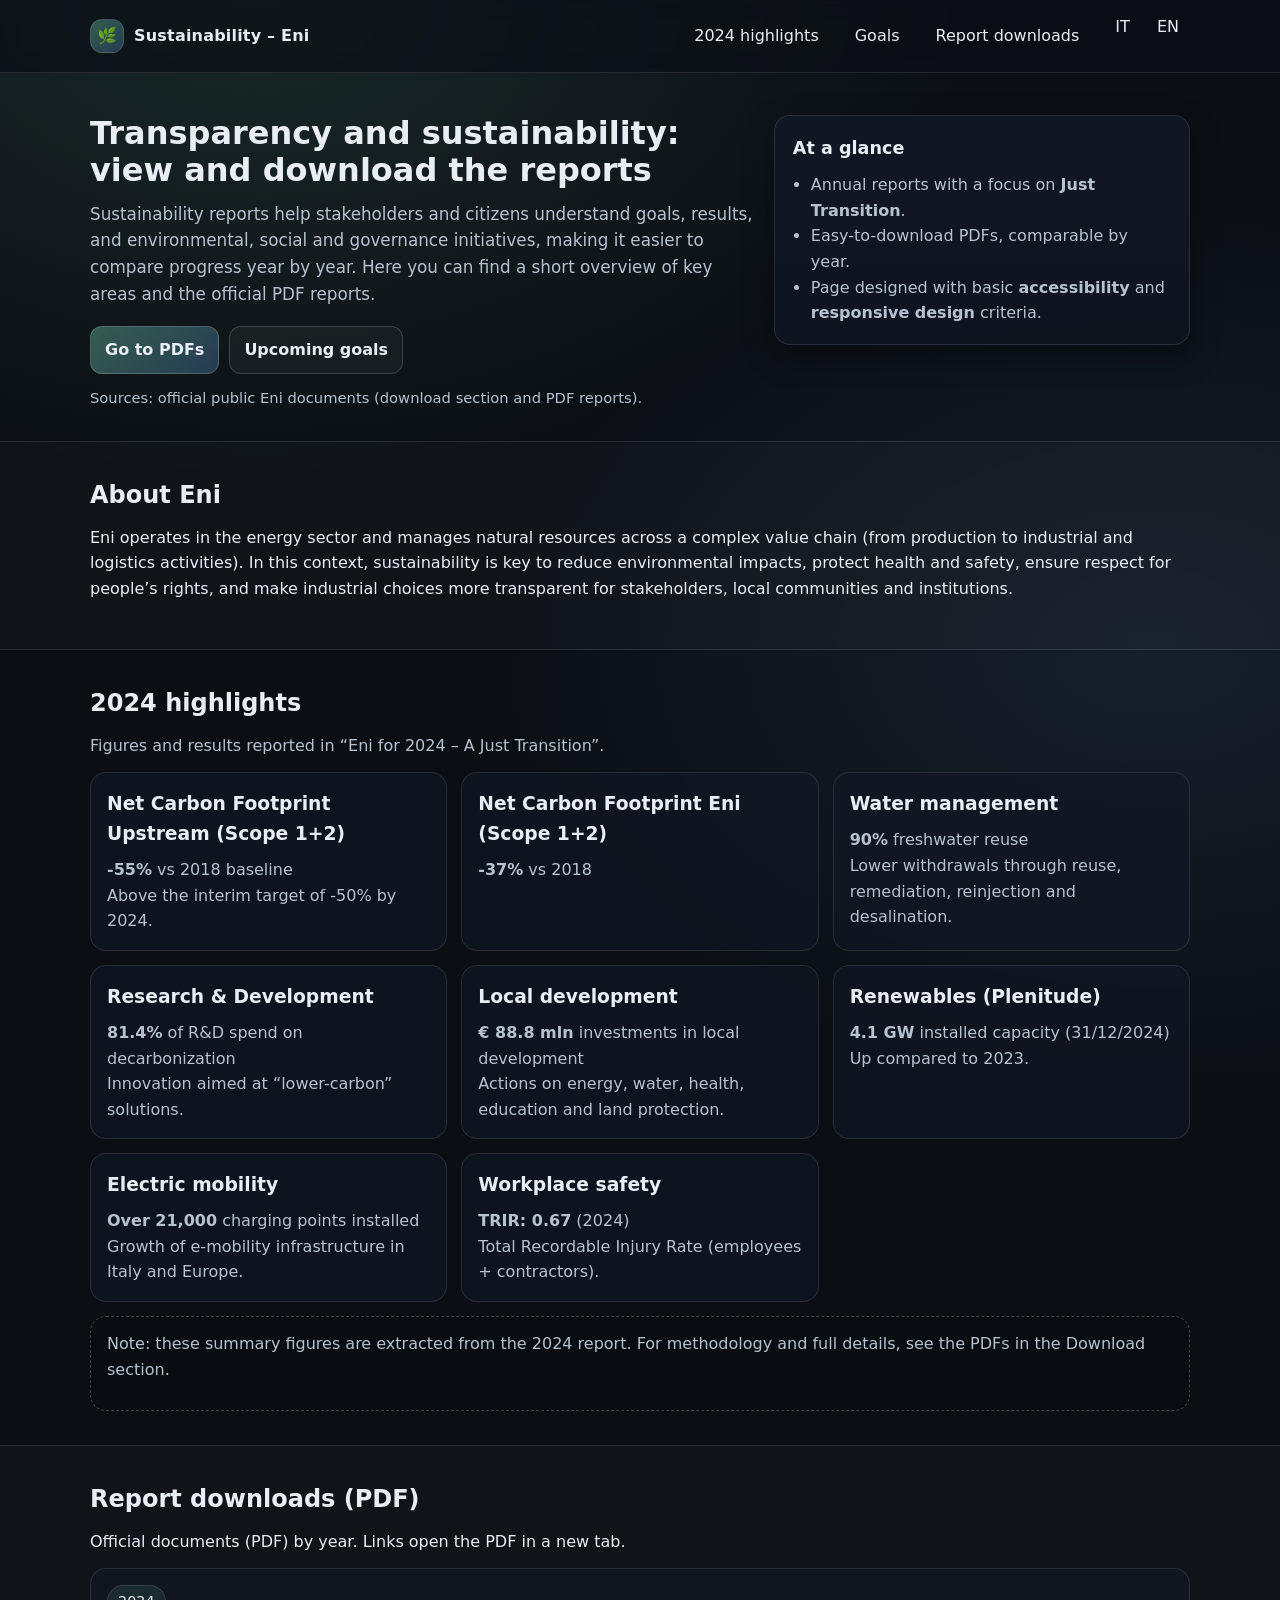
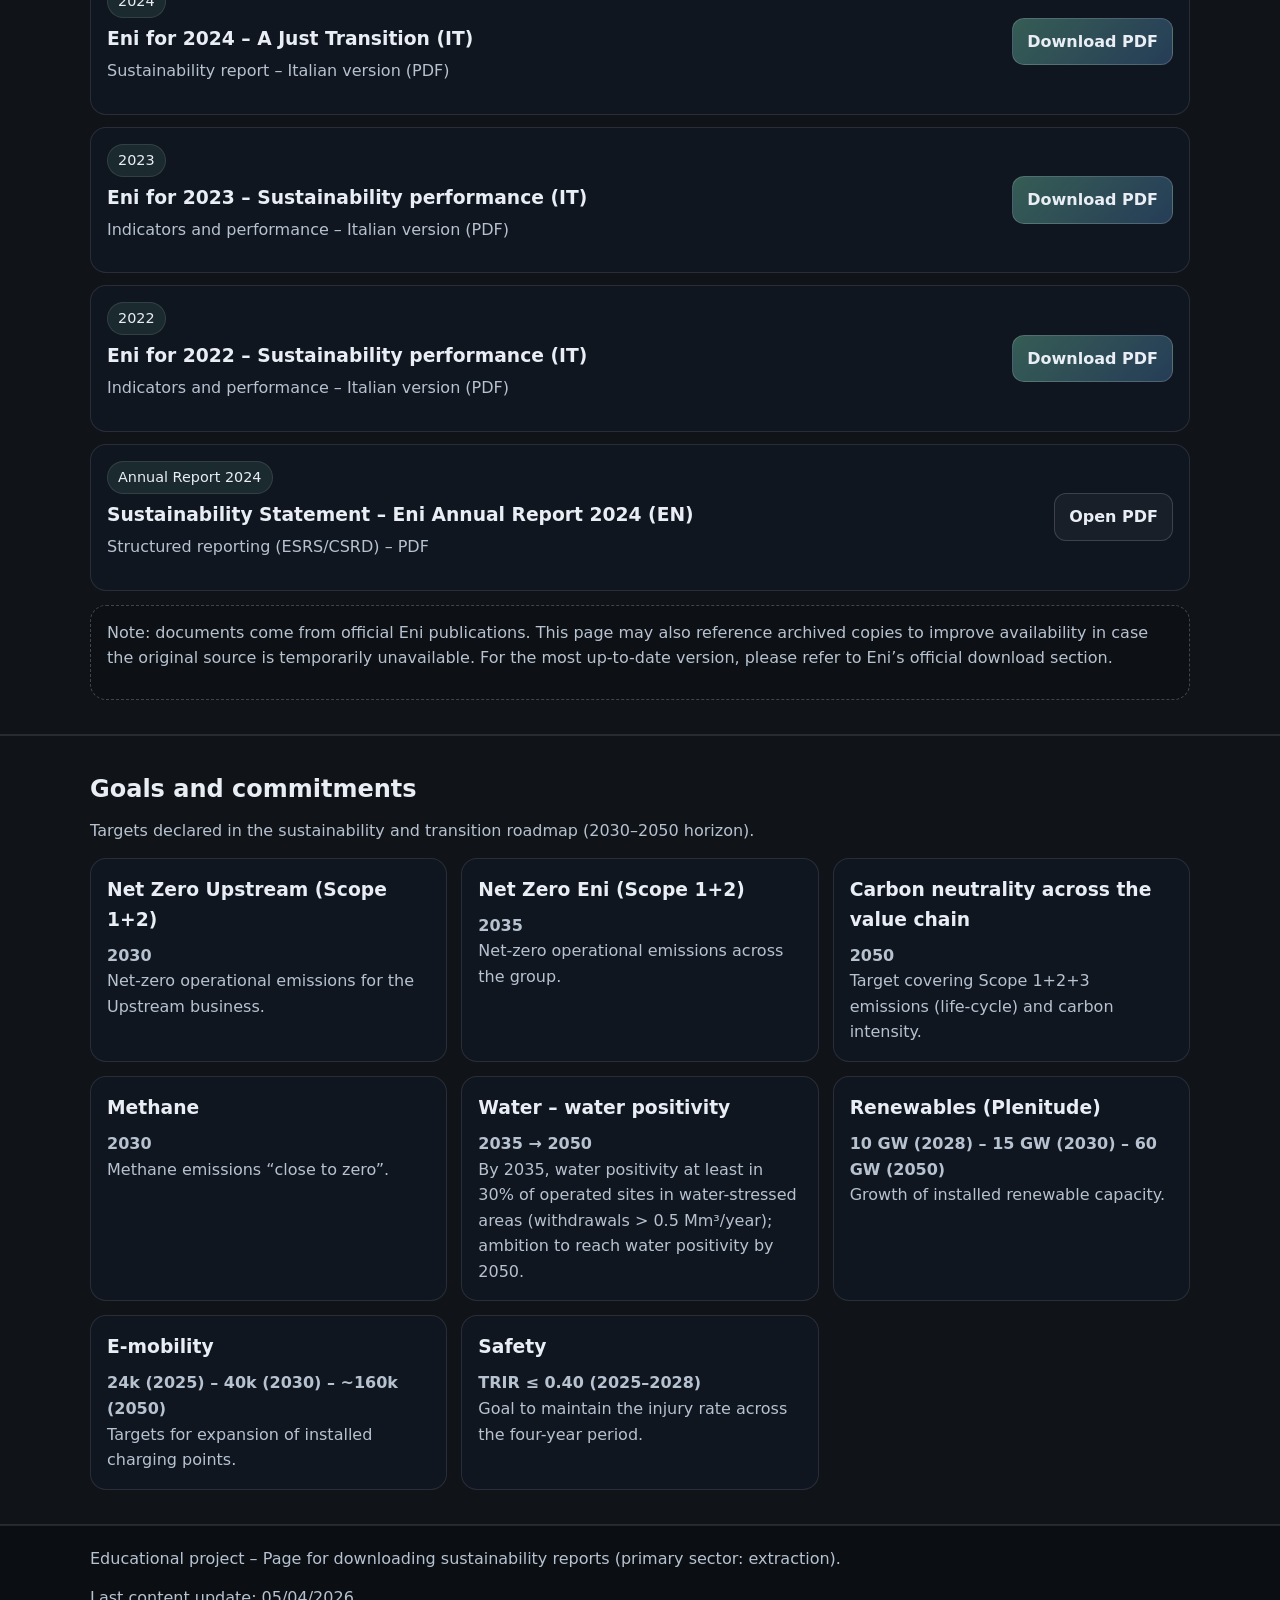
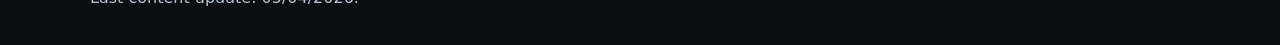
==== en.html @ 71696d98 "Create en.html" ====
<!doctype html>
<html lang="en">
<head>
  <meta charset="utf-8" />
  <meta name="viewport" content="width=device-width, initial-scale=1" />

  <title>Sustainability reports – Eni (download)</title>

  <meta name="description" content="Informational page to learn about sustainability initiatives and download Eni’s official sustainability reports (PDF)." />

  <link rel="stylesheet" href="styles.css" />
</head>

<body>
  <!-- Skip link: useful for keyboard navigation -->
  <a class="skip-link" href="#main-content">Skip to main content</a>

  <header class="site-header">
    <div class="container">
      <!-- Text logo / brand -->
      <div class="brand" aria-label="Sustainability reports website">
        <span class="brand__mark" aria-hidden="true">🌿</span>
        <span class="brand__name">Sustainability – Eni</span>
      </div>

      <!-- Main navigation -->
      <nav class="nav" aria-label="Main navigation">
        <a href="#results-2024">2024 highlights</a>
        <a href="#goals">Goals</a>
        <a href="#downloads">Report downloads</a>

        <!-- Language switch -->
        <span class="lang" aria-label="Language selector">
          <a class="lang__link" href="index.html#risultati-2024" lang="it">IT</a>
          <a class="lang__link" href="en.html#results-2024" lang="en" aria-current="page">EN</a>
        </span>
      </nav>
    </div>
  </header>

  <main id="main-content">
    <!-- HERO -->
    <section class="hero">
      <div class="container hero__grid">
        <div>
          <h1>Transparency and sustainability: view and download the reports</h1>
          <p class="lead">
            Sustainability reports help stakeholders and citizens understand goals, results, and environmental,
            social and governance initiatives, making it easier to compare progress year by year. Here you can
            find a short overview of key areas and the official PDF reports.
          </p>

          <div class="hero__cta">
            <a class="button" href="#downloads">Go to PDFs</a>
            <a class="button button--ghost" href="#goals">Upcoming goals</a>
          </div>

          <p class="fineprint">
            Sources: official public Eni documents (download section and PDF reports).
          </p>
        </div>

        <aside class="hero__card" aria-label="At a glance">
          <h2 class="h3">At a glance</h2>
          <ul class="bullets">
            <li>Annual reports with a focus on <strong>Just Transition</strong>.</li>
            <li>Easy-to-download PDFs, comparable by year.</li>
            <li>Page designed with basic <strong>accessibility</strong> and <strong>responsive design</strong> criteria.</li>
          </ul>
        </aside>
      </div>
    </section>

    <!-- CONTEXT -->
    <section id="context" class="section section--alt">
      <div class="container">
        <h2>About Eni</h2>
        <p>
          Eni operates in the energy sector and manages natural resources across a complex value chain
          (from production to industrial and logistics activities). In this context, sustainability is key to
          reduce environmental impacts, protect health and safety, ensure respect for people’s rights, and make
          industrial choices more transparent for stakeholders, local communities and institutions.
        </p>
      </div>
    </section>

    <!-- RESULTS 2024 -->
    <section id="results-2024" class="section">
      <div class="container">
        <h2>2024 highlights</h2>
        <p class="muted">
          Figures and results reported in “Eni for 2024 – A Just Transition”.
        </p>

        <div class="grid">
          <article class="card">
            <h3>Net Carbon Footprint Upstream (Scope 1+2)</h3>
            <p><strong>-55%</strong> vs 2018 baseline</p>
            <p class="muted">Above the interim target of -50% by 2024.</p>
          </article>

          <article class="card">
            <h3>Net Carbon Footprint Eni (Scope 1+2)</h3>
            <p><strong>-37%</strong> vs 2018</p>
          </article>

          <article class="card">
            <h3>Water management</h3>
            <p><strong>90%</strong> freshwater reuse</p>
            <p class="muted">Lower withdrawals through reuse, remediation, reinjection and desalination.</p>
          </article>

          <article class="card">
            <h3>Research &amp; Development</h3>
            <p><strong>81.4%</strong> of R&amp;D spend on decarbonization</p>
            <p class="muted">Innovation aimed at “lower-carbon” solutions.</p>
          </article>

          <article class="card">
            <h3>Local development</h3>
            <p><strong>€ 88.8 mln</strong> investments in local development</p>
            <p class="muted">Actions on energy, water, health, education and land protection.</p>
          </article>

          <article class="card">
            <h3>Renewables (Plenitude)</h3>
            <p><strong>4.1 GW</strong> installed capacity (31/12/2024)</p>
            <p class="muted">Up compared to 2023.</p>
          </article>

          <article class="card">
            <h3>Electric mobility</h3>
            <p><strong>Over 21,000</strong> charging points installed</p>
            <p class="muted">Growth of e-mobility infrastructure in Italy and Europe.</p>
          </article>

          <article class="card">
            <h3>Workplace safety</h3>
            <p><strong>TRIR: 0.67</strong> (2024)</p>
            <p class="muted">Total Recordable Injury Rate (employees + contractors).</p>
          </article>
        </div>

        <div class="note" role="note" aria-label="Data source note">
          <p>
            Note: these summary figures are extracted from the 2024 report. For methodology and full details,
            see the PDFs in the Download section.
          </p>
        </div>
      </div>
    </section>

    <!-- DOWNLOADS -->
    <section id="downloads" class="section section--alt">
      <div class="container">
        <h2>Report downloads (PDF)</h2>
        <p>
          Official documents (PDF) by year. Links open the PDF in a new tab.
        </p>

        <div class="downloads">
          <!-- Report 2024 -->
          <div class="download-item">
            <div class="download-item__meta">
              <span class="tag">2024</span>
              <h3>Eni for 2024 – A Just Transition (IT)</h3>
              <p class="muted">Sustainability report – Italian version (PDF)</p>
            </div>
            <a class="button" target="_blank" rel="noopener"
               href="https://www.eni.com/content/dam/enicom/documents/ita/sostenibilita/2024/eni-for-2024-just-transition-ita.pdf">
              Download PDF
            </a>
          </div>

          <!-- Report 2023 -->
          <div class="download-item">
            <div class="download-item__meta">
              <span class="tag">2023</span>
              <h3>Eni for 2023 – Sustainability performance (IT)</h3>
              <p class="muted">Indicators and performance – Italian version (PDF)</p>
            </div>
            <a class="button" target="_blank" rel="noopener"
               href="https://www.eni.com/content/dam/enicom/documents/ita/sostenibilita/2023/performance-sostenibilita/eni-for-2023-performance-sostenibilita-ita.pdf">
              Download PDF
            </a>
          </div>

          <!-- Report 2022 -->
          <div class="download-item">
            <div class="download-item__meta">
              <span class="tag">2022</span>
              <h3>Eni for 2022 – Sustainability performance (IT)</h3>
              <p class="muted">Indicators and performance – Italian version (PDF)</p>
            </div>
            <a class="button" target="_blank" rel="noopener"
               href="https://www.eni.com/assets/documents/ita/sostenibilita/2022/sustainability-performance-ita/eni-for-2022-performance-sostenibilita-ita-stampa.pdf">
              Download PDF
            </a>
          </div>

          <!-- Annual Report 2024: Sustainability Statement -->
          <div class="download-item">
            <div class="download-item__meta">
              <span class="tag">Annual Report 2024</span>
              <h3>Sustainability Statement – Eni Annual Report 2024 (EN)</h3>
              <p class="muted">Structured reporting (ESRS/CSRD) – PDF</p>
            </div>
            <a class="button button--ghost" target="_blank" rel="noopener"
               href="https://report.eni.com/annual-report-2024/en/_assets/downloads/sustainability-eni-ar24.pdf">
              Open PDF
            </a>
          </div>
        </div>

        <div class="note" role="note" aria-label="Documents note">
          <p>
            Note: documents come from official Eni publications. This page may also reference archived copies
            to improve availability in case the original source is temporarily unavailable. For the most up-to-date
            version, please refer to Eni’s official download section.
          </p>
        </div>
      </div>
    </section>

    <!-- GOALS -->
    <section id="goals" class="section section--alt">
      <div class="container">
        <h2>Goals and commitments</h2>
        <p class="muted">
          Targets declared in the sustainability and transition roadmap (2030–2050 horizon).
        </p>

        <div class="grid">
          <article class="card">
            <h3>Net Zero Upstream (Scope 1+2)</h3>
            <p><strong>2030</strong></p>
            <p class="muted">Net-zero operational emissions for the Upstream business.</p>
          </article>

          <article class="card">
            <h3>Net Zero Eni (Scope 1+2)</h3>
            <p><strong>2035</strong></p>
            <p class="muted">Net-zero operational emissions across the group.</p>
          </article>

          <article class="card">
            <h3>Carbon neutrality across the value chain</h3>
            <p><strong>2050</strong></p>
            <p class="muted">Target covering Scope 1+2+3 emissions (life-cycle) and carbon intensity.</p>
          </article>

          <article class="card">
            <h3>Methane</h3>
            <p><strong>2030</strong></p>
            <p class="muted">Methane emissions “close to zero”.</p>
          </article>

          <article class="card">
            <h3>Water – water positivity</h3>
            <p><strong>2035 → 2050</strong></p>
            <p class="muted">
              By 2035, water positivity at least in 30% of operated sites in water-stressed areas (withdrawals &gt; 0.5 Mm³/year);
              ambition to reach water positivity by 2050.
            </p>
          </article>

          <article class="card">
            <h3>Renewables (Plenitude)</h3>
            <p><strong>10 GW (2028) – 15 GW (2030) – 60 GW (2050)</strong></p>
            <p class="muted">Growth of installed renewable capacity.</p>
          </article>

          <article class="card">
            <h3>E-mobility</h3>
            <p><strong>24k (2025) – 40k (2030) – ~160k (2050)</strong></p>
            <p class="muted">Targets for expansion of installed charging points.</p>
          </article>

          <article class="card">
            <h3>Safety</h3>
            <p><strong>TRIR ≤ 0.40 (2025–2028)</strong></p>
            <p class="muted">Goal to maintain the injury rate across the four-year period.</p>
          </article>
        </div>
      </div>
    </section>
  </main>

  <footer class="site-footer">
    <div class="container">
      <p>
        Educational project – Page for downloading sustainability reports (primary sector: extraction).
      </p>
      <p class="muted">
        Last content update: 05/04/2026.
      </p>
    </div>
  </footer>
</body>
</html>
---- styles.css ----
/* Root*/
:root{
  /* Palette neutra */
  --bg: #0b0f14;
  --panel: #111825;
  --panel-2: #0f1520;
  --text: #e9eef5;
  --muted: #b7c2d0;
  --brand: #7ee2b8;     /* accento “sostenibilità” */
  --brand-2: #69b3ff;   /* accento secondario */
  --border: rgba(255,255,255,0.10);

  --radius: 16px;
  --shadow: 0 12px 30px rgba(0,0,0,0.35);
  --max: 1100px;
}

*{ box-sizing: border-box; }

html, body{
  margin: 0;
  padding: 0;
}

body{
  font-family: system-ui, -apple-system, Segoe UI, Roboto, Helvetica, Arial, "Apple Color Emoji","Segoe UI Emoji";
  background: radial-gradient(1200px 800px at 20% 0%, rgba(126,226,184,0.12), transparent 60%),
              radial-gradient(1200px 800px at 90% 20%, rgba(105,179,255,0.10), transparent 55%),
              var(--bg);
  color: var(--text);
  line-height: 1.6;
}

a{
  color: inherit;
  text-decoration: none;
}

a:hover{
  text-decoration: underline;
}

/* Contenitore per centrare e dare respiro */
.container{
  width: min(100% - 32px, var(--max));
  margin: 0 auto;
}

/* Qui SKIP LINK*/

.skip-link{
  position: absolute;
  left: -999px;
  top: 12px;
  background: var(--text);
  color: #000;
  padding: 10px 12px;
  border-radius: 10px;
  z-index: 9999;
}

.skip-link:focus{
  left: 12px; /* appare quando si usa TAB */
}

/* HEADER / NAV */

.site-header{
  position: sticky;
  top: 0;
  backdrop-filter: blur(10px);
  background: rgba(11,15,20,0.65);
  border-bottom: 1px solid var(--border);
  z-index: 10;
}

.site-header .container{
  display: flex;
  align-items: center;
  justify-content: space-between;
  padding: 14px 0;
  gap: 16px;
}

.brand{
  display: inline-flex;
  align-items: center;
  gap: 10px;
  font-weight: 700;
  letter-spacing: 0.2px;
}

.brand__mark{
  display: grid;
  place-items: center;
  width: 34px;
  height: 34px;
  border-radius: 12px;
  background: linear-gradient(135deg, rgba(126,226,184,0.35), rgba(105,179,255,0.25));
  border: 1px solid var(--border);
}

.nav{
  display: flex;
  gap: 14px;
  flex-wrap: wrap;
}

.nav a{
  padding: 8px 10px;
  border-radius: 10px;
  border: 1px solid transparent;
}

.nav a:focus,
.nav a:hover{
  border-color: var(--border);
  text-decoration: none;
}

/* sezione hero*/

.hero{
  padding: 42px 0 18px;
}

.hero__grid{
  display: grid;
  gap: 18px;
  grid-template-columns: 1.6fr 1fr;
  align-items: start;
}

h1{
  font-size: clamp(1.8rem, 2.5vw, 2.5rem);
  line-height: 1.15;
  margin: 0 0 12px;
}

.lead{
  color: var(--muted);
  margin: 0 0 18px;
  font-size: 1.05rem;
}

.hero__cta{
  display: flex;
  gap: 10px;
  flex-wrap: wrap;
  margin: 0 0 12px;
}

.hero__card{
  background: linear-gradient(180deg, rgba(17,24,37,0.9), rgba(15,21,32,0.9));
  border: 1px solid var(--border);
  border-radius: var(--radius);
  box-shadow: var(--shadow);
  padding: 18px;
}

.h3{
  font-size: 1.1rem;
  margin: 0 0 10px;
}

.bullets{
  margin: 0;
  padding-left: 18px;
  color: var(--muted);
}

.fineprint{
  color: var(--muted);
  font-size: 0.92rem;
}

/* Griglie */

.section{
  padding: 34px 0;
}

.section--alt{
  background: rgba(255,255,255,0.02);
  border-top: 1px solid var(--border);
  border-bottom: 1px solid var(--border);
}

h2{
  margin: 0 0 10px;
  font-size: 1.5rem;
}

p{
  margin: 0 0 14px;
}

.grid{
  display: grid;
  gap: 14px;
  grid-template-columns: repeat(3, 1fr);
  margin-top: 14px;
}

.card{
  border-radius: var(--radius);
  border: 1px solid var(--border);
  background: rgba(17,24,37,0.65);
  padding: 16px;
}

.card h3{
  margin: 0 0 8px;
}

.card p{
  color: var(--muted);
  margin: 0;
}

/* Download list */

.downloads{
  display: grid;
  gap: 12px;
  margin-top: 14px;
}

.download-item{
  display: flex;
  gap: 14px;
  justify-content: space-between;
  align-items: center;
  padding: 16px;
  border-radius: var(--radius);
  border: 1px solid var(--border);
  background: rgba(17,24,37,0.65);
}

.download-item__meta h3{
  margin: 6px 0 4px;
}

.muted{
  color: var(--muted);
}

.tag{
  display: inline-flex;
  align-items: center;
  padding: 4px 10px;
  border-radius: 999px;
  border: 1px solid var(--border);
  background: rgba(126,226,184,0.10);
  color: var(--text);
  font-size: 0.9rem;
}

.note{
  margin-top: 14px;
  padding: 14px 16px;
  border-radius: var(--radius);
  border: 1px dashed rgba(255,255,255,0.22);
  color: var(--muted);
  background: rgba(0,0,0,0.18);
}

/*   BOTTONI */

.button{
  display: inline-flex;
  align-items: center;
  justify-content: center;
  padding: 10px 14px;
  border-radius: 12px;
  border: 1px solid rgba(255,255,255,0.16);
  background: linear-gradient(135deg, rgba(126,226,184,0.35), rgba(105,179,255,0.25));
  font-weight: 650;
  text-decoration: none;
}

.button:hover{
  text-decoration: none;
  border-color: rgba(255,255,255,0.28);
}

.button--ghost{
  background: rgba(255,255,255,0.04);
}

.button:focus,
.nav a:focus,
a:focus{
  outline: 3px solid rgba(126,226,184,0.55);
  outline-offset: 2px;
}

/* Lista processo */

.steps{
  margin: 12px 0 0;
  padding-left: 18px;
}

.steps li{
  margin: 10px 0;
  color: var(--muted);
}

/* footer */

.site-footer{
  border-top: 1px solid var(--border);
  padding: 20px 0;
  color: var(--muted);
}

/* Responsive */

@media (max-width: 900px){
  .hero__grid{
    grid-template-columns: 1fr;
  }

  .grid{
    grid-template-columns: 1fr;
  }

  .download-item{
    flex-direction: column;
    align-items: stretch;
  }
}

/* =========================
   WCAG PATCH (AA / 2.2)
   ========================= */

/* Link riconoscibili nel testo (non solo al passaggio mouse) */
main a:not(.button):not(.brand):not(.nav a) {
  text-decoration: underline;
  text-underline-offset: 0.18em;
  text-decoration-thickness: 0.12em;
}

main a:not(.button):not(.brand):not(.nav a):hover {
  text-decoration-thickness: 0.16em;
}

/* Focus visibile e coerente: usa focus-visible */
:where(a, button, input, select, textarea, summary, [tabindex]:not([tabindex="-1"])):focus {
  outline: none;
}

:where(a, button, input, select, textarea, summary, [tabindex]:not([tabindex="-1"])):focus-visible {
  outline: 3px solid rgba(126,226,184,0.85);
  outline-offset: 3px;
}

.button:focus-visible,
.nav a:focus-visible {
  outline-offset: 4px;
}

/* Navbar: hover/focus più evidente */
.nav a:hover,
.nav a:focus-visible {
  border-color: rgba(255,255,255,0.28);
}

/* Skip link: più robusto sopra lo sticky header */
.skip-link:focus-visible {
  left: 12px;
  top: 12px;
  outline: 3px solid rgba(126,226,184,0.85);
  outline-offset: 2px;
}

/* Target size consigliato (WCAG 2.2) */
.nav a,
.button {
  min-height: 44px;
}

/* Link dentro testo muted: resta riconoscibile */
.muted a {
  text-decoration: underline;
}

/* Anchor con header sticky */
section[id] {
  scroll-margin-top: 80px;
}

/* Riduci motion se l’utente lo chiede */
@media (prefers-reduced-motion: reduce) {
  html:focus-within {
    scroll-behavior: auto;
  }
  *, *::before, *::after {
    animation-duration: 0.01ms !important;
    animation-iteration-count: 1 !important;
    transition-duration: 0.01ms !important;
  }
}
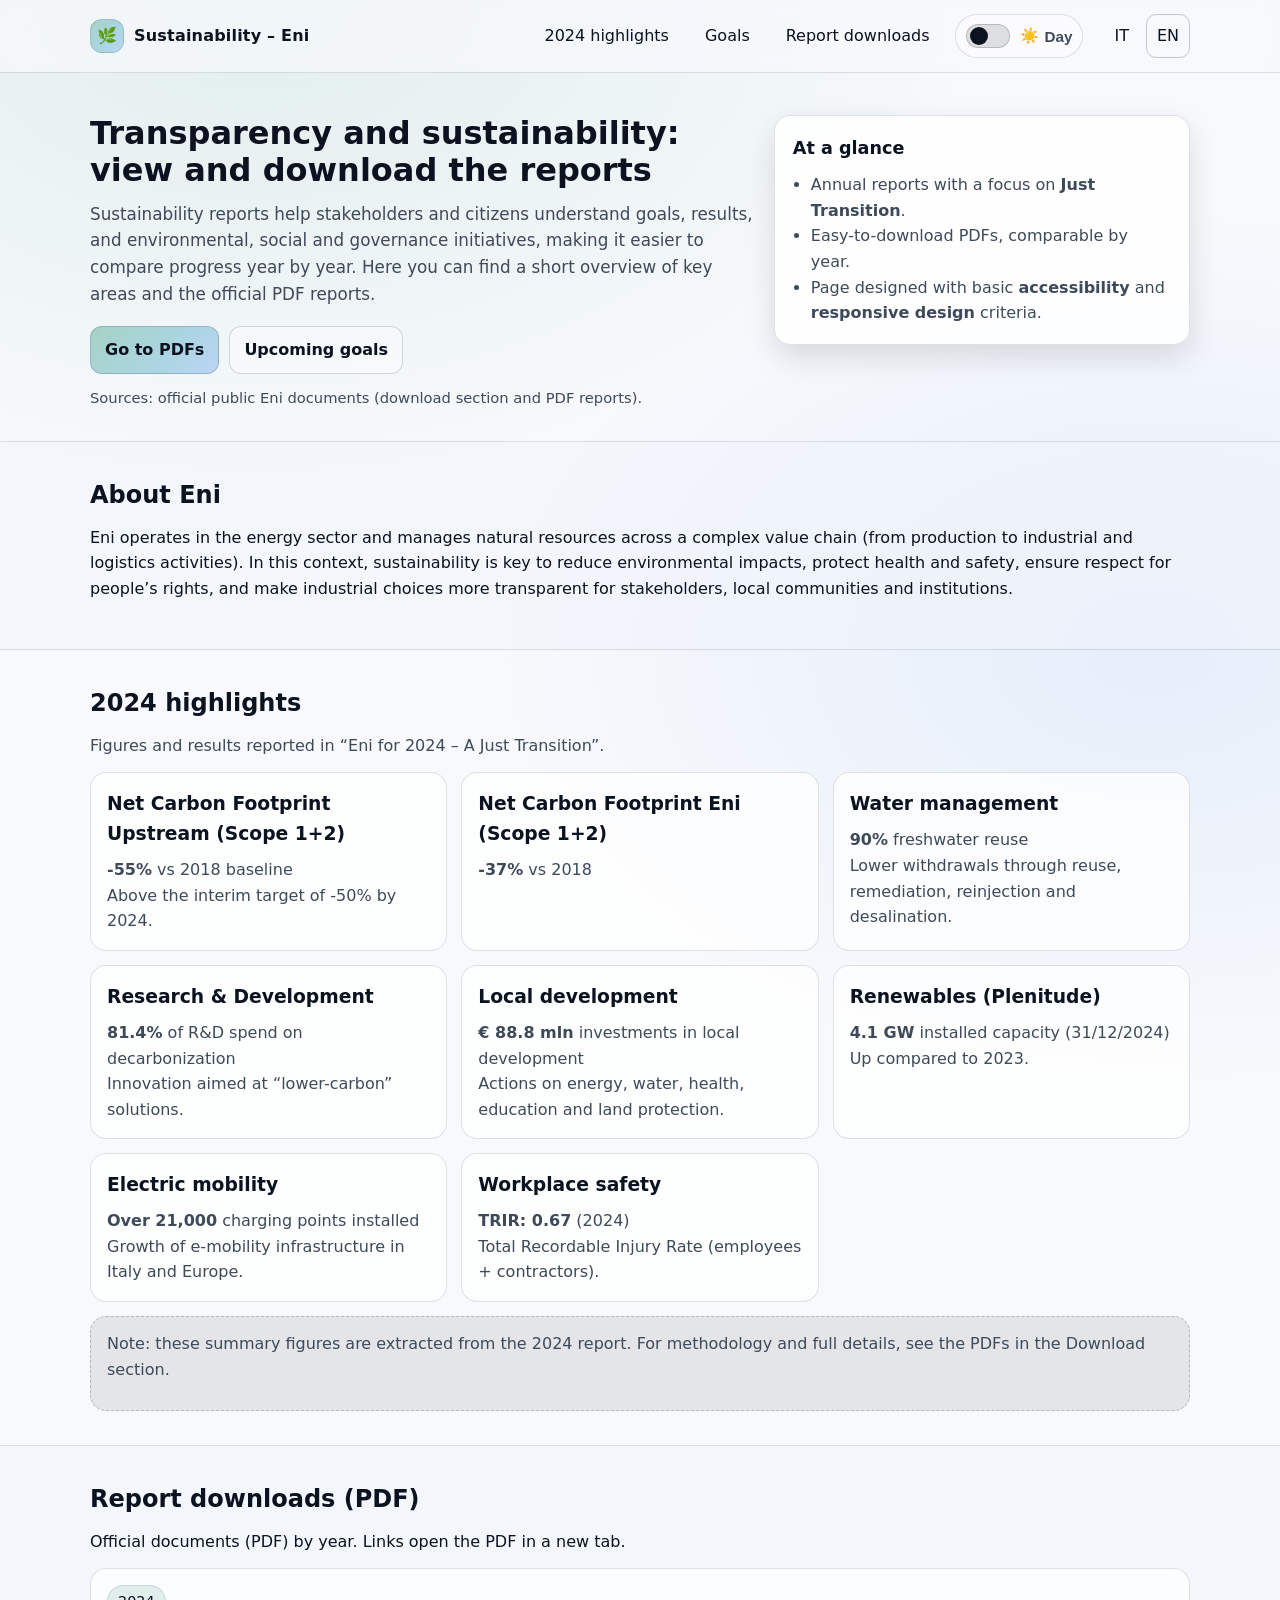
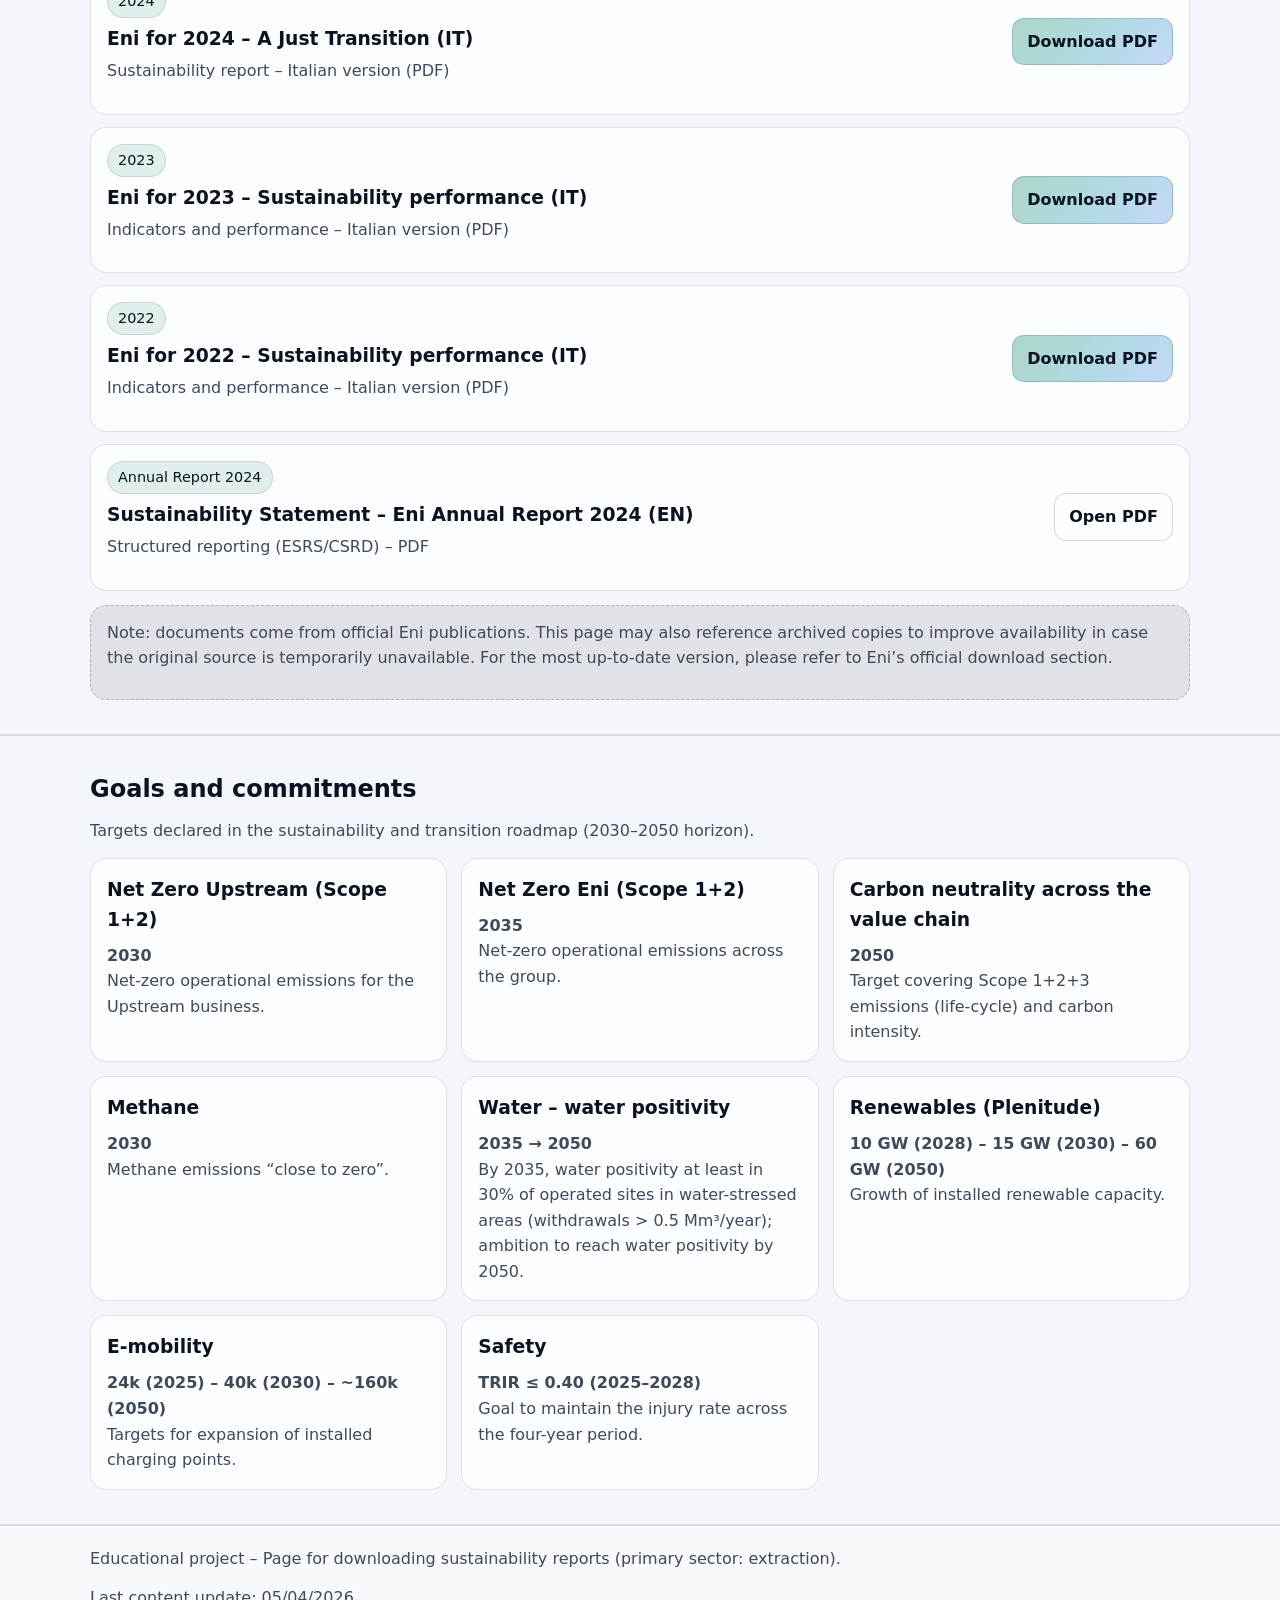
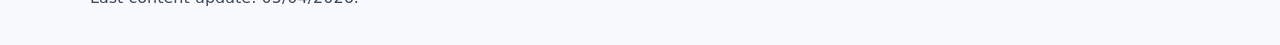
==== commit ea6bc391: "Update en.html" ====
--- a/en.html
+++ b/en.html
@@ -5,7 +5,6 @@
   <meta name="viewport" content="width=device-width, initial-scale=1" />
 
   <title>Sustainability reports – Eni (download)</title>
-
   <meta name="description" content="Informational page to learn about sustainability initiatives and download Eni’s official sustainability reports (PDF)." />
 
   <link rel="stylesheet" href="styles.css" />
@@ -25,14 +24,29 @@
 
       <!-- Main navigation -->
       <nav class="nav" aria-label="Main navigation">
-        <a href="#results-2024">2024 highlights</a>
-        <a href="#goals">Goals</a>
-        <a href="#downloads">Report downloads</a>
-
-        <!-- Language switch -->
+        <a href="#risultati-2024">2024 highlights</a>
+        <a href="#obiettivi">Goals</a>
+        <a href="#download">Report downloads</a>
+
+        <!-- Theme switch (Day/Night) -->
+        <button class="theme-switch"
+                type="button"
+                role="switch"
+                aria-checked="false"
+                aria-label="Enable dark mode">
+          <span class="theme-switch__track" aria-hidden="true">
+            <span class="theme-switch__thumb" aria-hidden="true"></span>
+          </span>
+          <span class="theme-switch__text">
+            <span class="theme-switch__icon" aria-hidden="true">☀️</span>
+            <span class="theme-switch__label">Day</span>
+          </span>
+        </button>
+
+        <!-- Language selector (hash added via JS) -->
         <span class="lang" aria-label="Language selector">
-          <a class="lang__link" href="index.html#risultati-2024" lang="it">IT</a>
-          <a class="lang__link" href="en.html#results-2024" lang="en" aria-current="page">EN</a>
+          <a class="lang__link" href="index.html" lang="it">IT</a>
+          <a class="lang__link" href="en.html" lang="en" aria-current="page">EN</a>
         </span>
       </nav>
     </div>
@@ -51,8 +65,8 @@
           </p>
 
           <div class="hero__cta">
-            <a class="button" href="#downloads">Go to PDFs</a>
-            <a class="button button--ghost" href="#goals">Upcoming goals</a>
+            <a class="button" href="#download">Go to PDFs</a>
+            <a class="button button--ghost" href="#obiettivi">Upcoming goals</a>
           </div>
 
           <p class="fineprint">
@@ -72,7 +86,7 @@
     </section>
 
     <!-- CONTEXT -->
-    <section id="context" class="section section--alt">
+    <section id="contesto" class="section section--alt">
       <div class="container">
         <h2>About Eni</h2>
         <p>
@@ -84,8 +98,8 @@
       </div>
     </section>
 
-    <!-- RESULTS 2024 -->
-    <section id="results-2024" class="section">
+    <!-- 2024 HIGHLIGHTS -->
+    <section id="risultati-2024" class="section">
       <div class="container">
         <h2>2024 highlights</h2>
         <p class="muted">
@@ -151,7 +165,7 @@
     </section>
 
     <!-- DOWNLOADS -->
-    <section id="downloads" class="section section--alt">
+    <section id="download" class="section section--alt">
       <div class="container">
         <h2>Report downloads (PDF)</h2>
         <p>
@@ -159,7 +173,6 @@
         </p>
 
         <div class="downloads">
-          <!-- Report 2024 -->
           <div class="download-item">
             <div class="download-item__meta">
               <span class="tag">2024</span>
@@ -167,12 +180,12 @@
               <p class="muted">Sustainability report – Italian version (PDF)</p>
             </div>
             <a class="button" target="_blank" rel="noopener"
+               aria-label="Download PDF: Eni for 2024 – A Just Transition (opens in a new tab)"
                href="https://www.eni.com/content/dam/enicom/documents/ita/sostenibilita/2024/eni-for-2024-just-transition-ita.pdf">
               Download PDF
             </a>
           </div>
 
-          <!-- Report 2023 -->
           <div class="download-item">
             <div class="download-item__meta">
               <span class="tag">2023</span>
@@ -180,12 +193,12 @@
               <p class="muted">Indicators and performance – Italian version (PDF)</p>
             </div>
             <a class="button" target="_blank" rel="noopener"
+               aria-label="Download PDF: Eni for 2023 – Sustainability performance (opens in a new tab)"
                href="https://www.eni.com/content/dam/enicom/documents/ita/sostenibilita/2023/performance-sostenibilita/eni-for-2023-performance-sostenibilita-ita.pdf">
               Download PDF
             </a>
           </div>
 
-          <!-- Report 2022 -->
           <div class="download-item">
             <div class="download-item__meta">
               <span class="tag">2022</span>
@@ -193,12 +206,12 @@
               <p class="muted">Indicators and performance – Italian version (PDF)</p>
             </div>
             <a class="button" target="_blank" rel="noopener"
+               aria-label="Download PDF: Eni for 2022 – Sustainability performance (opens in a new tab)"
                href="https://www.eni.com/assets/documents/ita/sostenibilita/2022/sustainability-performance-ita/eni-for-2022-performance-sostenibilita-ita-stampa.pdf">
               Download PDF
             </a>
           </div>
 
-          <!-- Annual Report 2024: Sustainability Statement -->
           <div class="download-item">
             <div class="download-item__meta">
               <span class="tag">Annual Report 2024</span>
@@ -206,6 +219,7 @@
               <p class="muted">Structured reporting (ESRS/CSRD) – PDF</p>
             </div>
             <a class="button button--ghost" target="_blank" rel="noopener"
+               aria-label="Open PDF: Sustainability Statement – Eni Annual Report 2024 (opens in a new tab)"
                href="https://report.eni.com/annual-report-2024/en/_assets/downloads/sustainability-eni-ar24.pdf">
               Open PDF
             </a>
@@ -223,7 +237,7 @@
     </section>
 
     <!-- GOALS -->
-    <section id="goals" class="section section--alt">
+    <section id="obiettivi" class="section section--alt">
       <div class="container">
         <h2>Goals and commitments</h2>
         <p class="muted">
@@ -296,5 +310,62 @@
       </p>
     </div>
   </footer>
+
+  <script>
+    (function () {
+      /* Keep same section when switching language */
+      const hash = window.location.hash || "";
+      const it = document.querySelector('.lang__link[lang="it"]');
+      const en = document.querySelector('.lang__link[lang="en"]');
+      if (it) it.href = "index.html" + hash;
+      if (en) en.href = "en.html" + hash;
+
+      /* Theme switch: system + override + persistence */
+      const STORAGE_KEY = "theme";
+      const root = document.documentElement;
+      const btn = document.querySelector(".theme-switch");
+
+      function prefersDark() {
+        return window.matchMedia && window.matchMedia("(prefers-color-scheme: dark)").matches;
+      }
+
+      function setUI(isDark){
+        if (!btn) return;
+        btn.setAttribute("aria-checked", String(isDark));
+        btn.setAttribute("aria-label", isDark ? "Enable light mode" : "Enable dark mode");
+        const label = btn.querySelector(".theme-switch__label");
+        const icon = btn.querySelector(".theme-switch__icon");
+        if (label) label.textContent = isDark ? "Night" : "Day";
+        if (icon) icon.textContent = isDark ? "🌙" : "☀️";
+      }
+
+      function apply(theme){
+        const isDark = theme === "dark";
+        if (isDark) root.setAttribute("data-theme", "dark");
+        else root.removeAttribute("data-theme");
+        setUI(isDark);
+      }
+
+      const saved = localStorage.getItem(STORAGE_KEY);
+      const initial = saved ? saved : (prefersDark() ? "dark" : "light");
+      apply(initial);
+
+      if (btn) {
+        btn.addEventListener("click", function () {
+          const nowDark = root.getAttribute("data-theme") === "dark";
+          const next = nowDark ? "light" : "dark";
+          localStorage.setItem(STORAGE_KEY, next);
+          apply(next);
+        });
+      }
+
+      if (window.matchMedia) {
+        window.matchMedia("(prefers-color-scheme: dark)").addEventListener("change", () => {
+          const manual = localStorage.getItem(STORAGE_KEY);
+          if (!manual) apply(prefersDark() ? "dark" : "light");
+        });
+      }
+    })();
+  </script>
 </body>
 </html>
--- a/styles.css
+++ b/styles.css
@@ -1,18 +1,38 @@
-/* Root*/
+/* =========================
+   THEME TOKENS (LIGHT default)
+   ========================= */
 :root{
-  /* Palette neutra */
+  /* Light theme */
+  --bg: #f7f9fc;
+  --panel: #ffffff;
+  --panel-2: #f1f5fb;
+  --text: #0b1220;
+  --muted: #3e4a5a;
+  --brand: #1b8f63;
+  --brand-2: #1f6feb;
+  --border: rgba(11,18,32,0.12);
+
+  --radius: 16px;
+  --shadow: 0 12px 30px rgba(0,0,0,0.12);
+  --max: 1100px;
+
+  color-scheme: light;
+}
+
+/* Dark theme override */
+html[data-theme="dark"]{
   --bg: #0b0f14;
   --panel: #111825;
   --panel-2: #0f1520;
   --text: #e9eef5;
   --muted: #b7c2d0;
-  --brand: #7ee2b8;     /* accento “sostenibilità” */
-  --brand-2: #69b3ff;   /* accento secondario */
+  --brand: #7ee2b8;
+  --brand-2: #69b3ff;
   --border: rgba(255,255,255,0.10);
 
-  --radius: 16px;
   --shadow: 0 12px 30px rgba(0,0,0,0.35);
-  --max: 1100px;
+
+  color-scheme: dark;
 }
 
 *{ box-sizing: border-box; }
@@ -24,11 +44,20 @@
 
 body{
   font-family: system-ui, -apple-system, Segoe UI, Roboto, Helvetica, Arial, "Apple Color Emoji","Segoe UI Emoji";
-  background: radial-gradient(1200px 800px at 20% 0%, rgba(126,226,184,0.12), transparent 60%),
-              radial-gradient(1200px 800px at 90% 20%, rgba(105,179,255,0.10), transparent 55%),
-              var(--bg);
+  background:
+    radial-gradient(1200px 800px at 20% 0%, rgba(27,143,99,0.10), transparent 60%),
+    radial-gradient(1200px 800px at 90% 20%, rgba(31,111,235,0.08), transparent 55%),
+    var(--bg);
   color: var(--text);
   line-height: 1.6;
+}
+
+/* Dark-specific background */
+html[data-theme="dark"] body{
+  background:
+    radial-gradient(1200px 800px at 20% 0%, rgba(126,226,184,0.12), transparent 60%),
+    radial-gradient(1200px 800px at 90% 20%, rgba(105,179,255,0.10), transparent 55%),
+    var(--bg);
 }
 
 a{
@@ -46,8 +75,9 @@
   margin: 0 auto;
 }
 
-/* Qui SKIP LINK*/
-
+/* =========================
+   SKIP LINK
+   ========================= */
 .skip-link{
   position: absolute;
   left: -999px;
@@ -60,16 +90,17 @@
 }
 
 .skip-link:focus{
-  left: 12px; /* appare quando si usa TAB */
-}
-
-/* HEADER / NAV */
-
+  left: 12px;
+}
+
+/* =========================
+   HEADER / NAV
+   ========================= */
 .site-header{
   position: sticky;
   top: 0;
   backdrop-filter: blur(10px);
-  background: rgba(11,15,20,0.65);
+  background: color-mix(in srgb, var(--bg) 72%, transparent);
   border-bottom: 1px solid var(--border);
   z-index: 10;
 }
@@ -96,7 +127,7 @@
   width: 34px;
   height: 34px;
   border-radius: 12px;
-  background: linear-gradient(135deg, rgba(126,226,184,0.35), rgba(105,179,255,0.25));
+  background: linear-gradient(135deg, color-mix(in srgb, var(--brand) 35%, transparent), color-mix(in srgb, var(--brand-2) 25%, transparent));
   border: 1px solid var(--border);
 }
 
@@ -104,6 +135,7 @@
   display: flex;
   gap: 14px;
   flex-wrap: wrap;
+  align-items: center;
 }
 
 .nav a{
@@ -118,8 +150,35 @@
   text-decoration: none;
 }
 
-/* sezione hero*/
-
+/* =========================
+   LANGUAGE SWITCH (IT/EN)
+   ========================= */
+.lang{
+  display: inline-flex;
+  gap: 6px;
+  margin-left: 6px;
+}
+
+.lang__link{
+  padding: 8px 10px;
+  border-radius: 10px;
+  border: 1px solid transparent;
+  text-decoration: none;
+}
+
+.lang__link:hover,
+.lang__link:focus-visible{
+  border-color: color-mix(in srgb, var(--text) 18%, transparent);
+  text-decoration: none;
+}
+
+.lang__link[aria-current="page"]{
+  border-color: color-mix(in srgb, var(--text) 22%, transparent);
+}
+
+/* =========================
+   HERO
+   ========================= */
 .hero{
   padding: 42px 0 18px;
 }
@@ -151,7 +210,7 @@
 }
 
 .hero__card{
-  background: linear-gradient(180deg, rgba(17,24,37,0.9), rgba(15,21,32,0.9));
+  background: color-mix(in srgb, var(--panel) 84%, transparent);
   border: 1px solid var(--border);
   border-radius: var(--radius);
   box-shadow: var(--shadow);
@@ -174,14 +233,15 @@
   font-size: 0.92rem;
 }
 
-/* Griglie */
-
+/* =========================
+   SEZIONI / GRIGLIE
+   ========================= */
 .section{
   padding: 34px 0;
 }
 
 .section--alt{
-  background: rgba(255,255,255,0.02);
+  background: color-mix(in srgb, var(--panel-2) 55%, transparent);
   border-top: 1px solid var(--border);
   border-bottom: 1px solid var(--border);
 }
@@ -205,7 +265,7 @@
 .card{
   border-radius: var(--radius);
   border: 1px solid var(--border);
-  background: rgba(17,24,37,0.65);
+  background: color-mix(in srgb, var(--panel) 72%, transparent);
   padding: 16px;
 }
 
@@ -218,8 +278,9 @@
   margin: 0;
 }
 
-/* Download list */
-
+/* =========================
+   DOWNLOAD LIST
+   ========================= */
 .downloads{
   display: grid;
   gap: 12px;
@@ -234,7 +295,7 @@
   padding: 16px;
   border-radius: var(--radius);
   border: 1px solid var(--border);
-  background: rgba(17,24,37,0.65);
+  background: color-mix(in srgb, var(--panel) 72%, transparent);
 }
 
 .download-item__meta h3{
@@ -251,7 +312,7 @@
   padding: 4px 10px;
   border-radius: 999px;
   border: 1px solid var(--border);
-  background: rgba(126,226,184,0.10);
+  background: color-mix(in srgb, var(--brand) 12%, transparent);
   color: var(--text);
   font-size: 0.9rem;
 }
@@ -260,63 +321,191 @@
   margin-top: 14px;
   padding: 14px 16px;
   border-radius: var(--radius);
-  border: 1px dashed rgba(255,255,255,0.22);
-  color: var(--muted);
-  background: rgba(0,0,0,0.18);
-}
-
-/*   BOTTONI */
-
+  border: 1px dashed color-mix(in srgb, var(--text) 22%, transparent);
+  color: var(--muted);
+  background: color-mix(in srgb, #000 8%, transparent);
+}
+
+/* =========================
+   BOTTONI
+   ========================= */
 .button{
   display: inline-flex;
   align-items: center;
   justify-content: center;
   padding: 10px 14px;
   border-radius: 12px;
-  border: 1px solid rgba(255,255,255,0.16);
-  background: linear-gradient(135deg, rgba(126,226,184,0.35), rgba(105,179,255,0.25));
+  border: 1px solid color-mix(in srgb, var(--text) 16%, transparent);
+  background: linear-gradient(
+    135deg,
+    color-mix(in srgb, var(--brand) 35%, transparent),
+    color-mix(in srgb, var(--brand-2) 25%, transparent)
+  );
   font-weight: 650;
   text-decoration: none;
 }
 
 .button:hover{
   text-decoration: none;
-  border-color: rgba(255,255,255,0.28);
+  border-color: color-mix(in srgb, var(--text) 28%, transparent);
 }
 
 .button--ghost{
-  background: rgba(255,255,255,0.04);
-}
-
-.button:focus,
-.nav a:focus,
-a:focus{
-  outline: 3px solid rgba(126,226,184,0.55);
-  outline-offset: 2px;
-}
-
-/* Lista processo */
-
-.steps{
-  margin: 12px 0 0;
-  padding-left: 18px;
-}
-
-.steps li{
-  margin: 10px 0;
-  color: var(--muted);
-}
-
-/* footer */
-
+  background: color-mix(in srgb, var(--panel) 40%, transparent);
+}
+
+/* =========================
+   FOOTER
+   ========================= */
 .site-footer{
   border-top: 1px solid var(--border);
   padding: 20px 0;
   color: var(--muted);
 }
 
-/* Responsive */
-
+/* =========================
+   THEME SWITCH (Day/Night)
+   ========================= */
+.theme-switch{
+  display: inline-flex;
+  align-items: center;
+  gap: 10px;
+  padding: 6px 10px;
+  border-radius: 999px;
+  border: 1px solid var(--border);
+  background: color-mix(in srgb, var(--panel) 45%, transparent);
+  color: var(--text);
+  cursor: pointer;
+  user-select: none;
+}
+
+.theme-switch__track{
+  width: 44px;
+  height: 24px;
+  border-radius: 999px;
+  border: 1px solid color-mix(in srgb, var(--text) 18%, transparent);
+  background: color-mix(in srgb, #000 12%, transparent);
+  position: relative;
+  flex: 0 0 auto;
+}
+
+.theme-switch__thumb{
+  width: 18px;
+  height: 18px;
+  border-radius: 999px;
+  position: absolute;
+  top: 50%;
+  left: 3px;
+  transform: translateY(-50%);
+  background: var(--text);
+  transition: transform 180ms ease;
+}
+
+.theme-switch__text{
+  display: inline-flex;
+  align-items: center;
+  gap: 6px;
+  font-weight: 650;
+  font-size: 0.95rem;
+  white-space: nowrap;
+}
+
+.theme-switch__label{
+  color: var(--muted);
+}
+
+/* Checked (Dark mode ON) */
+.theme-switch[aria-checked="true"] .theme-switch__thumb{
+  transform: translate(20px, -50%);
+}
+
+/* Focus ring */
+.theme-switch:focus-visible{
+  outline: 3px solid color-mix(in srgb, var(--brand) 60%, transparent);
+  outline-offset: 3px;
+}
+
+/* =========================
+   WCAG PATCH (AA / 2.2)
+   ========================= */
+
+/* Link riconoscibili nel testo (non solo al passaggio mouse) */
+main a:not(.button):not(.brand):not(.nav a):not(.lang__link) {
+  text-decoration: underline;
+  text-underline-offset: 0.18em;
+  text-decoration-thickness: 0.12em;
+}
+
+main a:not(.button):not(.brand):not(.nav a):not(.lang__link):hover {
+  text-decoration-thickness: 0.16em;
+}
+
+/* Focus visibile e coerente: usa focus-visible */
+:where(a, button, input, select, textarea, summary, [tabindex]:not([tabindex="-1"])):focus {
+  outline: none;
+}
+
+:where(a, button, input, select, textarea, summary, [tabindex]:not([tabindex="-1"])):focus-visible {
+  outline: 3px solid color-mix(in srgb, var(--brand) 70%, transparent);
+  outline-offset: 3px;
+}
+
+.button:focus-visible,
+.nav a:focus-visible,
+.lang__link:focus-visible{
+  outline-offset: 4px;
+}
+
+/* Navbar: hover/focus più evidente */
+.nav a:hover,
+.nav a:focus-visible{
+  border-color: color-mix(in srgb, var(--text) 22%, transparent);
+}
+
+/* Skip link: più robusto sopra lo sticky header */
+.skip-link:focus-visible{
+  left: 12px;
+  top: 12px;
+  outline: 3px solid color-mix(in srgb, var(--brand) 70%, transparent);
+  outline-offset: 2px;
+}
+
+/* Target size consigliato (WCAG 2.2) */
+.nav a,
+.button,
+.lang__link,
+.theme-switch{
+  min-height: 44px;
+}
+
+/* Link dentro testo muted: resta riconoscibile */
+.muted a{
+  text-decoration: underline;
+}
+
+/* Anchor con header sticky */
+section[id]{
+  scroll-margin-top: 80px;
+}
+
+/* Riduci motion se l’utente lo chiede */
+@media (prefers-reduced-motion: reduce){
+  html:focus-within{
+    scroll-behavior: auto;
+  }
+  *, *::before, *::after{
+    animation-duration: 0.01ms !important;
+    animation-iteration-count: 1 !important;
+    transition-duration: 0.01ms !important;
+  }
+  .theme-switch__thumb{
+    transition: none !important;
+  }
+}
+
+/* =========================
+   RESPONSIVE
+   ========================= */
 @media (max-width: 900px){
   .hero__grid{
     grid-template-columns: 1fr;
@@ -331,75 +520,3 @@
     align-items: stretch;
   }
 }
-
-/* =========================
-   WCAG PATCH (AA / 2.2)
-   ========================= */
-
-/* Link riconoscibili nel testo (non solo al passaggio mouse) */
-main a:not(.button):not(.brand):not(.nav a) {
-  text-decoration: underline;
-  text-underline-offset: 0.18em;
-  text-decoration-thickness: 0.12em;
-}
-
-main a:not(.button):not(.brand):not(.nav a):hover {
-  text-decoration-thickness: 0.16em;
-}
-
-/* Focus visibile e coerente: usa focus-visible */
-:where(a, button, input, select, textarea, summary, [tabindex]:not([tabindex="-1"])):focus {
-  outline: none;
-}
-
-:where(a, button, input, select, textarea, summary, [tabindex]:not([tabindex="-1"])):focus-visible {
-  outline: 3px solid rgba(126,226,184,0.85);
-  outline-offset: 3px;
-}
-
-.button:focus-visible,
-.nav a:focus-visible {
-  outline-offset: 4px;
-}
-
-/* Navbar: hover/focus più evidente */
-.nav a:hover,
-.nav a:focus-visible {
-  border-color: rgba(255,255,255,0.28);
-}
-
-/* Skip link: più robusto sopra lo sticky header */
-.skip-link:focus-visible {
-  left: 12px;
-  top: 12px;
-  outline: 3px solid rgba(126,226,184,0.85);
-  outline-offset: 2px;
-}
-
-/* Target size consigliato (WCAG 2.2) */
-.nav a,
-.button {
-  min-height: 44px;
-}
-
-/* Link dentro testo muted: resta riconoscibile */
-.muted a {
-  text-decoration: underline;
-}
-
-/* Anchor con header sticky */
-section[id] {
-  scroll-margin-top: 80px;
-}
-
-/* Riduci motion se l’utente lo chiede */
-@media (prefers-reduced-motion: reduce) {
-  html:focus-within {
-    scroll-behavior: auto;
-  }
-  *, *::before, *::after {
-    animation-duration: 0.01ms !important;
-    animation-iteration-count: 1 !important;
-    transition-duration: 0.01ms !important;
-  }
-}
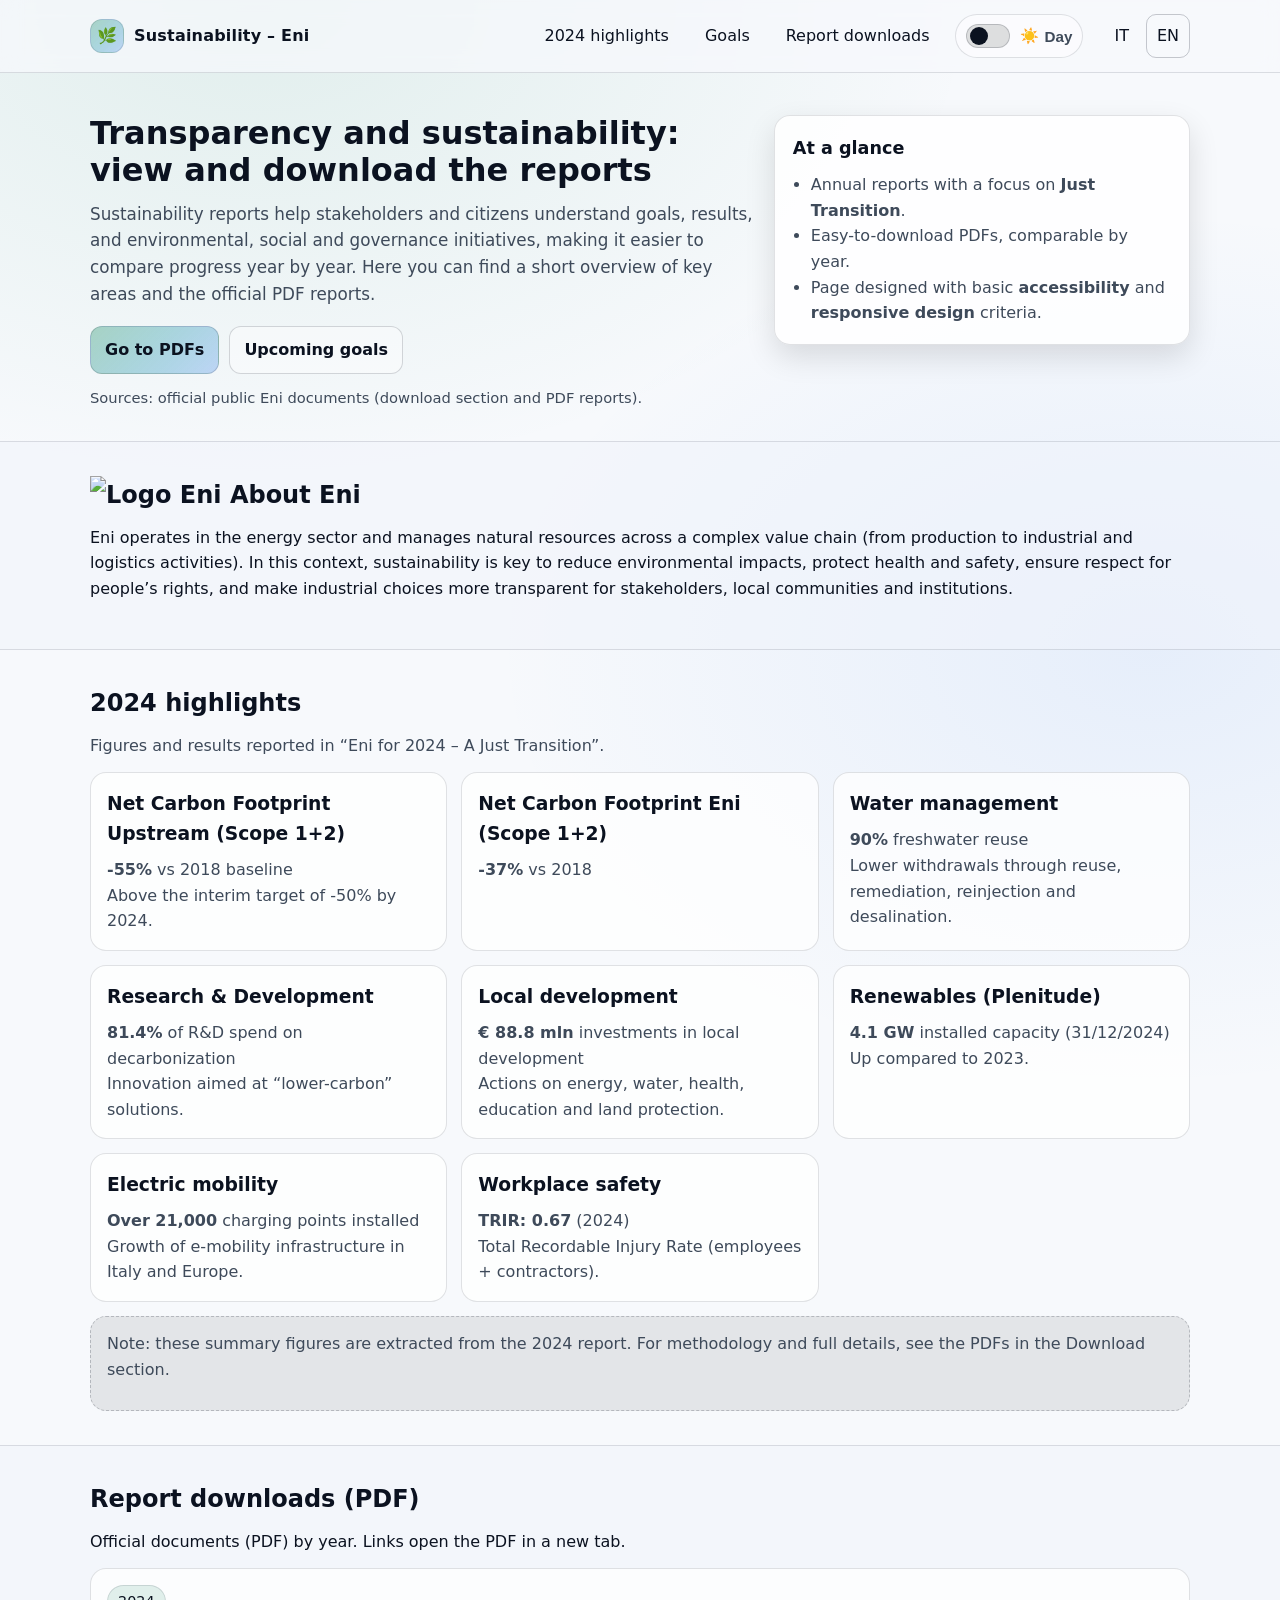
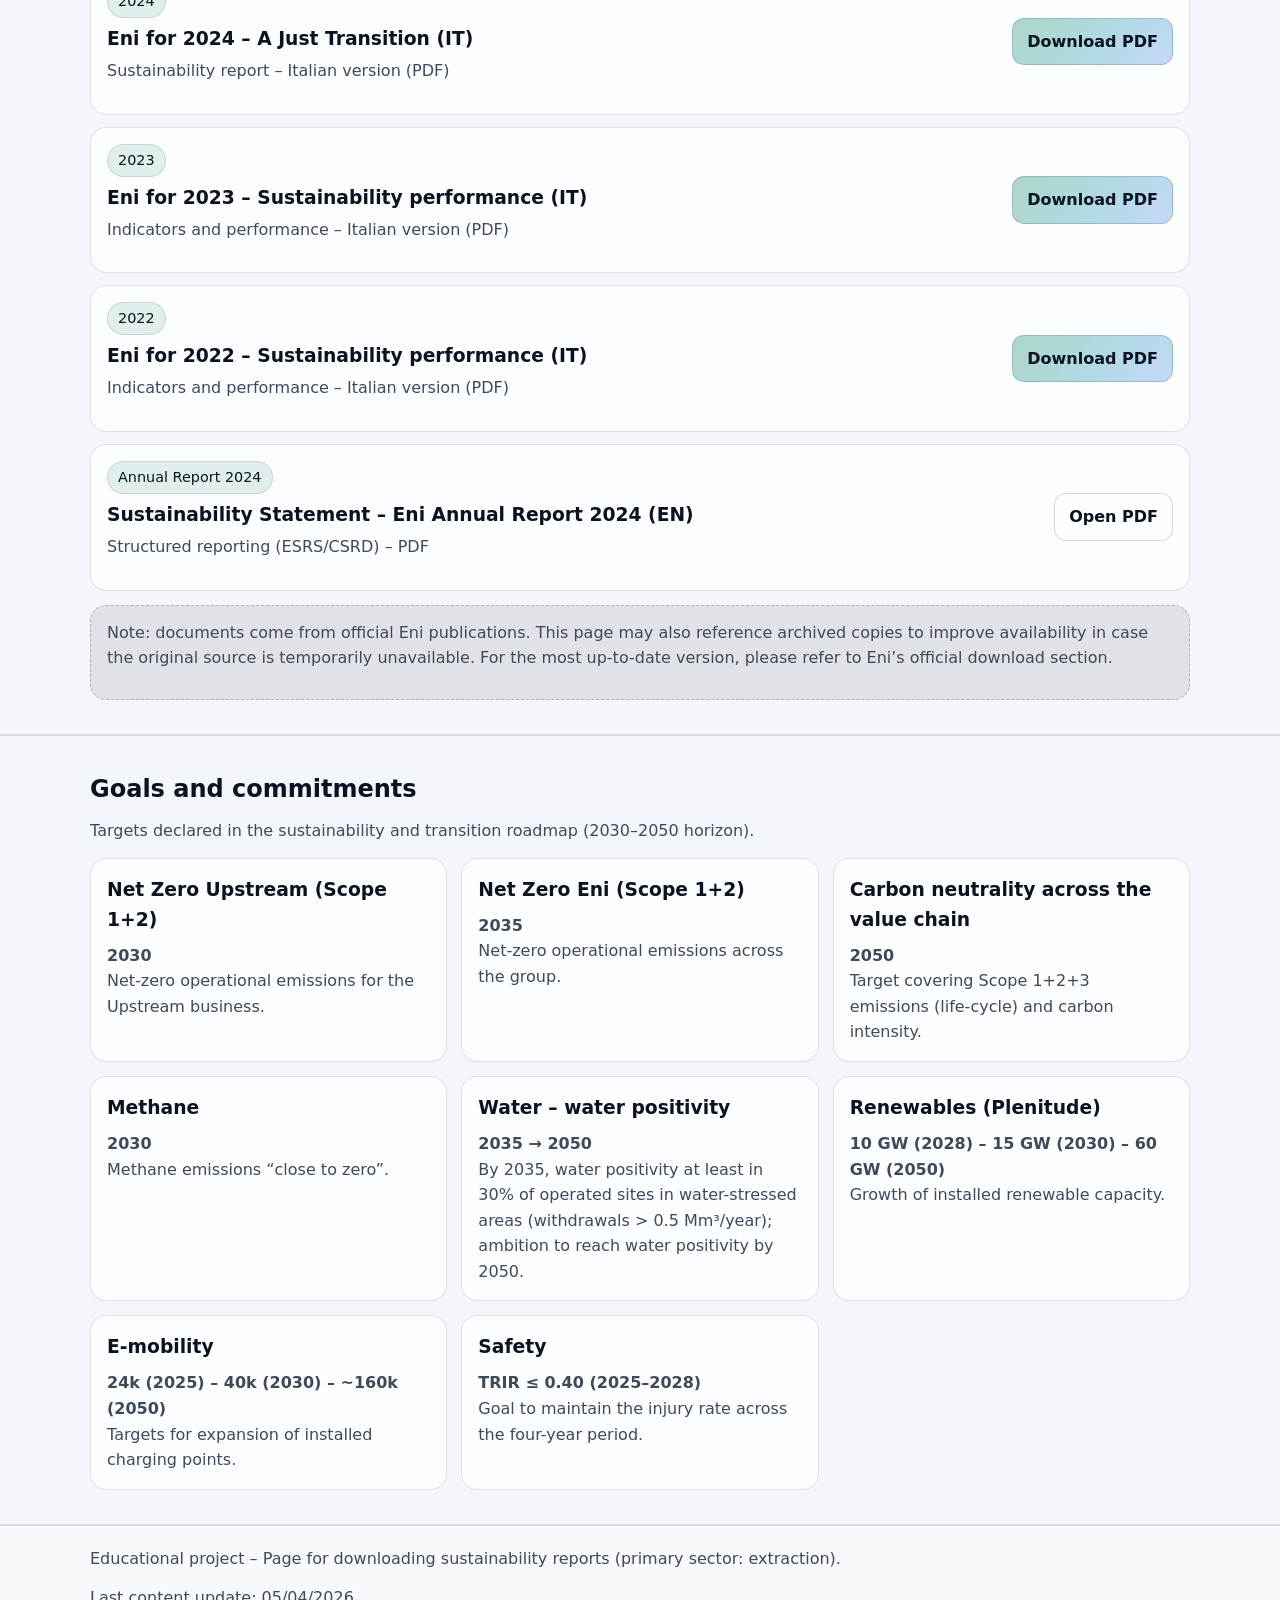
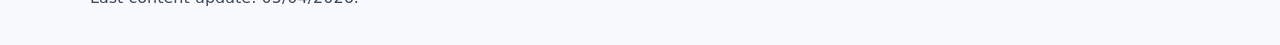
==== commit f019de01: "Update en.html" ====
--- a/en.html
+++ b/en.html
@@ -88,7 +88,10 @@
     <!-- CONTEXT -->
     <section id="contesto" class="section section--alt">
       <div class="container">
-        <h2>About Eni</h2>
+        <h2 class="section-title">
+          <img class="eni-logo" src="img/eni-logo.svg" alt="Logo Eni" width="36" height="36" />
+          <span>About Eni</span>
+        </h2> 
         <p>
           Eni operates in the energy sector and manages natural resources across a complex value chain
           (from production to industrial and logistics activities). In this context, sustainability is key to
--- a/styles.css
+++ b/styles.css
@@ -127,7 +127,11 @@
   width: 34px;
   height: 34px;
   border-radius: 12px;
-  background: linear-gradient(135deg, color-mix(in srgb, var(--brand) 35%, transparent), color-mix(in srgb, var(--brand-2) 25%, transparent));
+  background: linear-gradient(
+    135deg,
+    color-mix(in srgb, var(--brand) 35%, transparent),
+    color-mix(in srgb, var(--brand-2) 25%, transparent)
+  );
   border: 1px solid var(--border);
 }
 
@@ -504,7 +508,7 @@
 }
 
 /* =========================
-   RESPONSIVE
+   RESPONSIVE (existing)
    ========================= */
 @media (max-width: 900px){
   .hero__grid{
@@ -520,3 +524,68 @@
     align-items: stretch;
   }
 }
+
+/* =========================
+   MOBILE HEADER TUNING
+   ========================= */
+@media (max-width: 600px){
+  .site-header .container{
+    padding: 10px 0;
+    gap: 10px;
+  }
+
+  /* Brand più compatto */
+  .brand__name{
+    font-size: 0.98rem;
+  }
+  .brand__mark{
+    width: 30px;
+    height: 30px;
+    border-radius: 10px;
+  }
+
+  /* NAV: una riga scrollabile */
+  .nav{
+    width: 100%;
+    gap: 8px;
+    flex-wrap: nowrap;
+    overflow-x: auto;
+    -webkit-overflow-scrolling: touch;
+    padding-bottom: 6px;
+  }
+
+  .nav::-webkit-scrollbar{ height: 0; }
+
+  .nav a{
+    white-space: nowrap;
+    padding: 10px 12px;
+    border-radius: 999px;
+    background: color-mix(in srgb, var(--panel) 55%, transparent);
+    border-color: color-mix(in srgb, var(--text) 10%, transparent);
+  }
+
+  /* Switch tema e lingua: più piccoli e allineati */
+  .theme-switch{
+    padding: 6px 10px;
+  }
+  .theme-switch__text{
+    font-size: 0.92rem;
+  }
+
+  .lang{
+    margin-left: 0;
+    gap: 6px;
+  }
+
+  .lang__link{
+    padding: 10px 12px;
+    border-radius: 999px;
+    background: color-mix(in srgb, var(--panel) 55%, transparent);
+    border-color: color-mix(in srgb, var(--text) 10%, transparent);
+  }
+
+  /* Hero più compatta */
+  .hero{
+    padding: 26px 0 12px;
+  }
+}
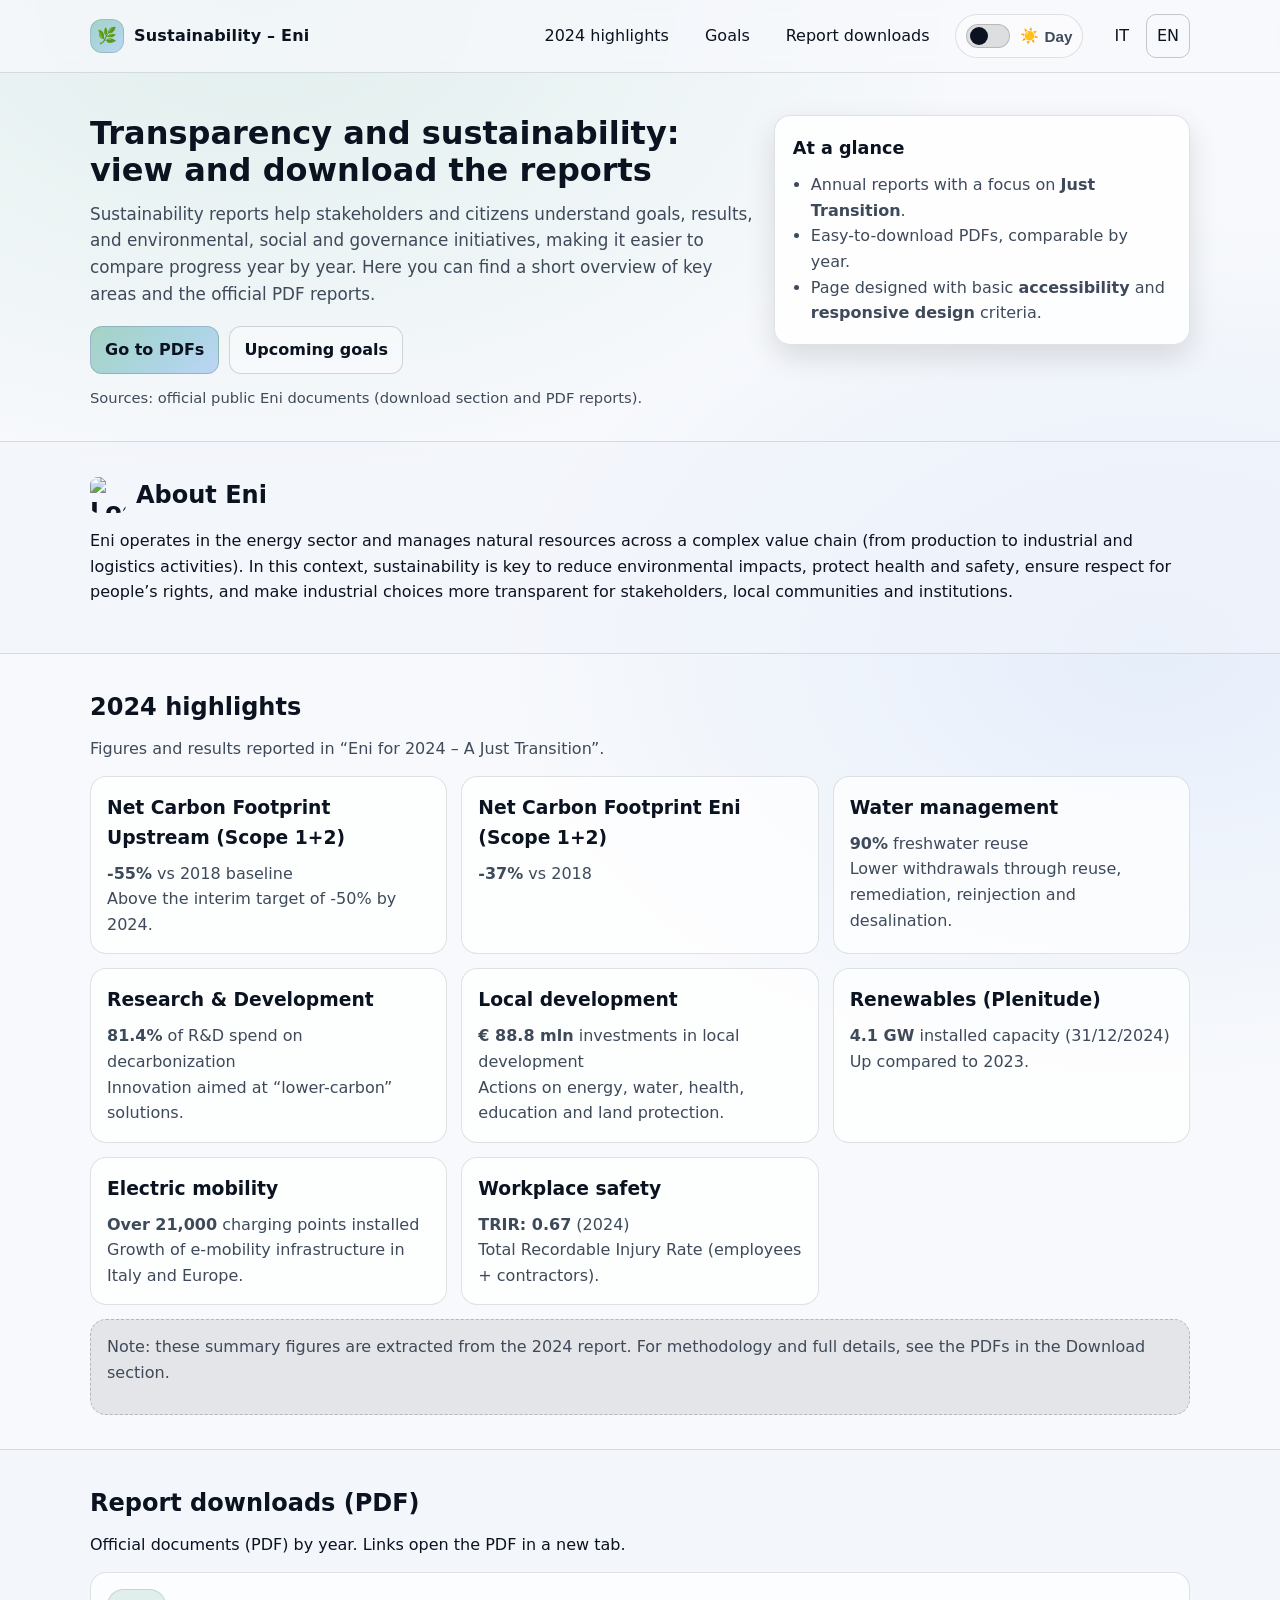
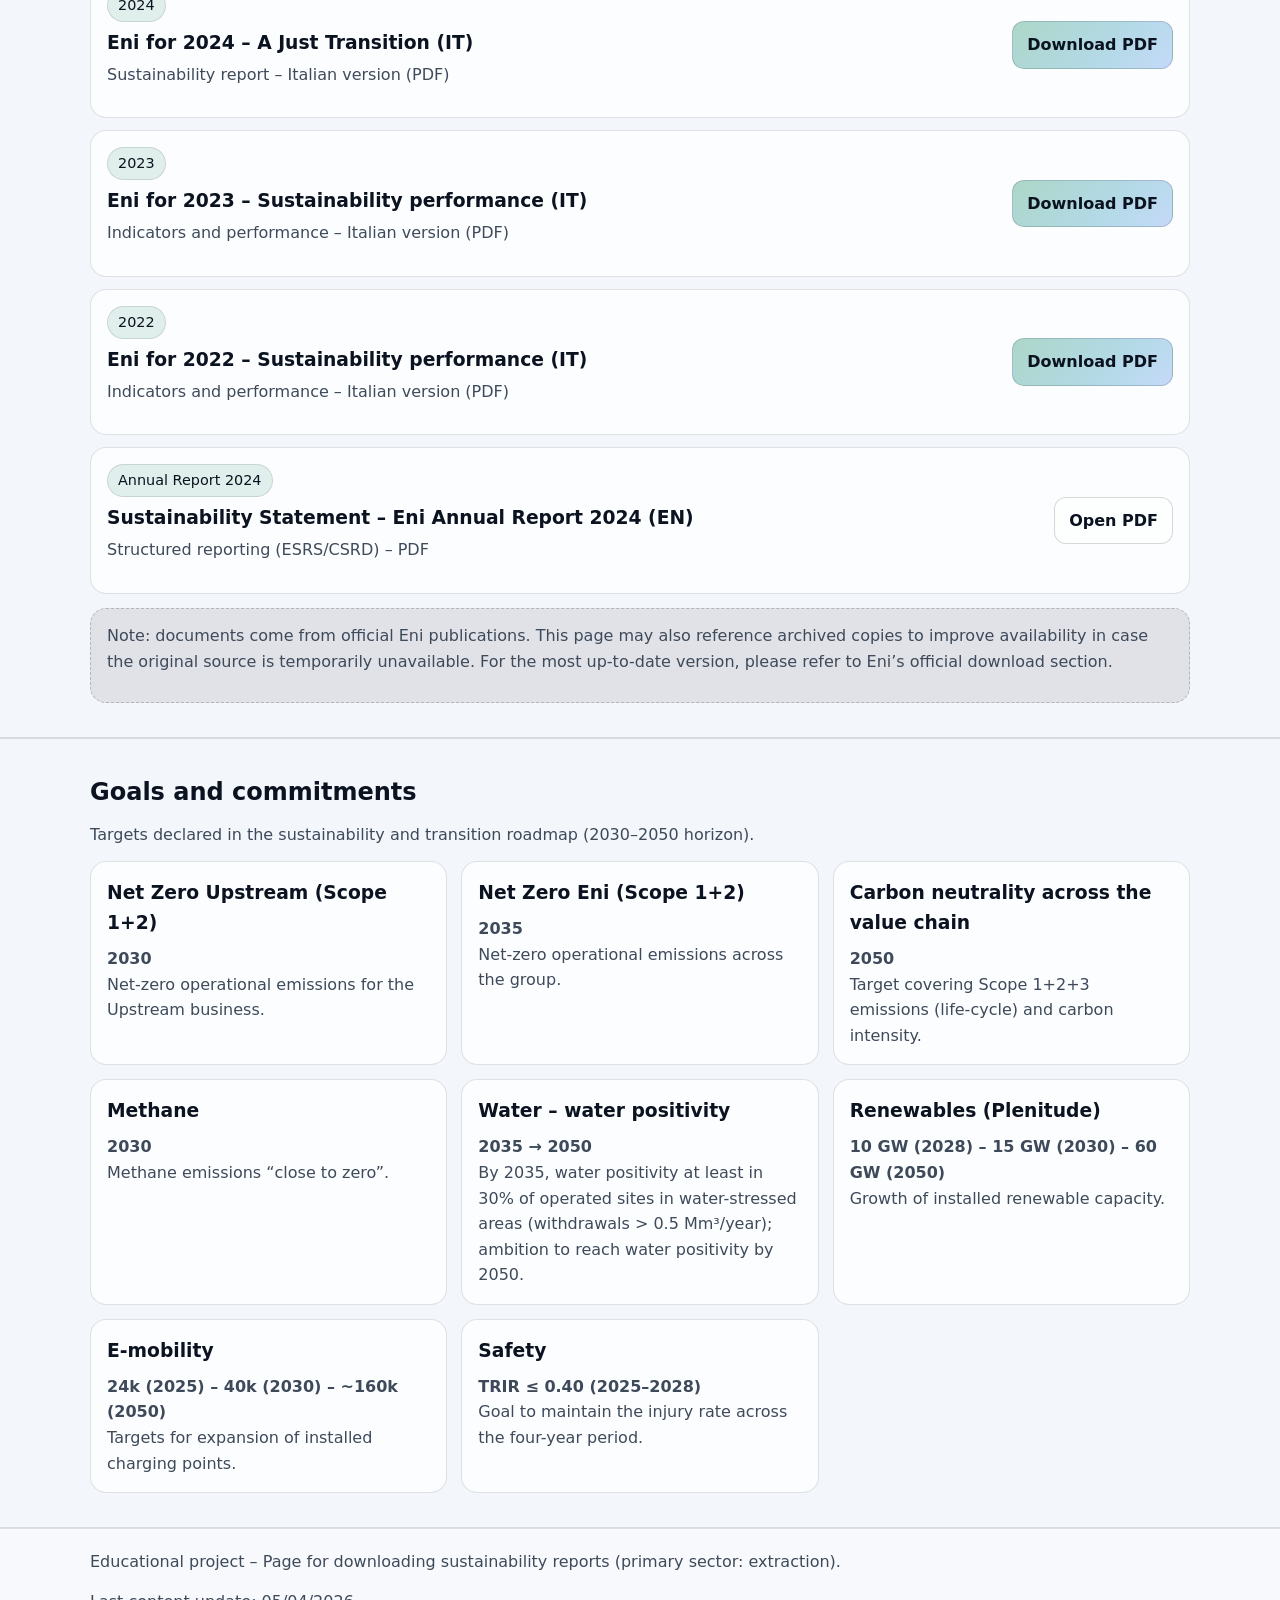
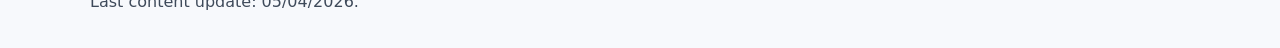
==== commit e57492d4: "Update en.html" ====
--- a/en.html
+++ b/en.html
@@ -89,9 +89,9 @@
     <section id="contesto" class="section section--alt">
       <div class="container">
         <h2 class="section-title">
-          <img class="eni-logo" src="img/eni-logo.svg" alt="Logo Eni" width="36" height="36" />
+          <img class="eni-logo" src="https://sareport.blob.core.windows.net/reports/eni-logo.png" alt="Logo Eni" width="68" height="68" />
           <span>About Eni</span>
-        </h2> 
+        </h2>
         <p>
           Eni operates in the energy sector and manages natural resources across a complex value chain
           (from production to industrial and logistics activities). In this context, sustainability is key to
--- a/styles.css
+++ b/styles.css
@@ -181,6 +181,23 @@
 }
 
 /* =========================
+   SECTION TITLE + ENI LOGO
+   ========================= */
+.section-title{
+  display: inline-flex;
+  align-items: center;
+  gap: 10px;
+}
+
+.eni-logo{
+  display: inline-block;
+  width: 36px;
+  height: 36px;
+  object-fit: contain;
+  border-radius: 8px; /* opzionale */
+}
+
+/* =========================
    HERO
    ========================= */
 .hero{
@@ -564,7 +581,7 @@
     border-color: color-mix(in srgb, var(--text) 10%, transparent);
   }
 
-  /* Switch tema e lingua: più piccoli e allineati */
+  /* Switch tema e lingua */
   .theme-switch{
     padding: 6px 10px;
   }
@@ -584,6 +601,12 @@
     border-color: color-mix(in srgb, var(--text) 10%, transparent);
   }
 
+  /* Logo sezione "Chi è Eni" più piccolo su mobile */
+  .eni-logo{
+    width: 30px;
+    height: 30px;
+  }
+
   /* Hero più compatta */
   .hero{
     padding: 26px 0 12px;
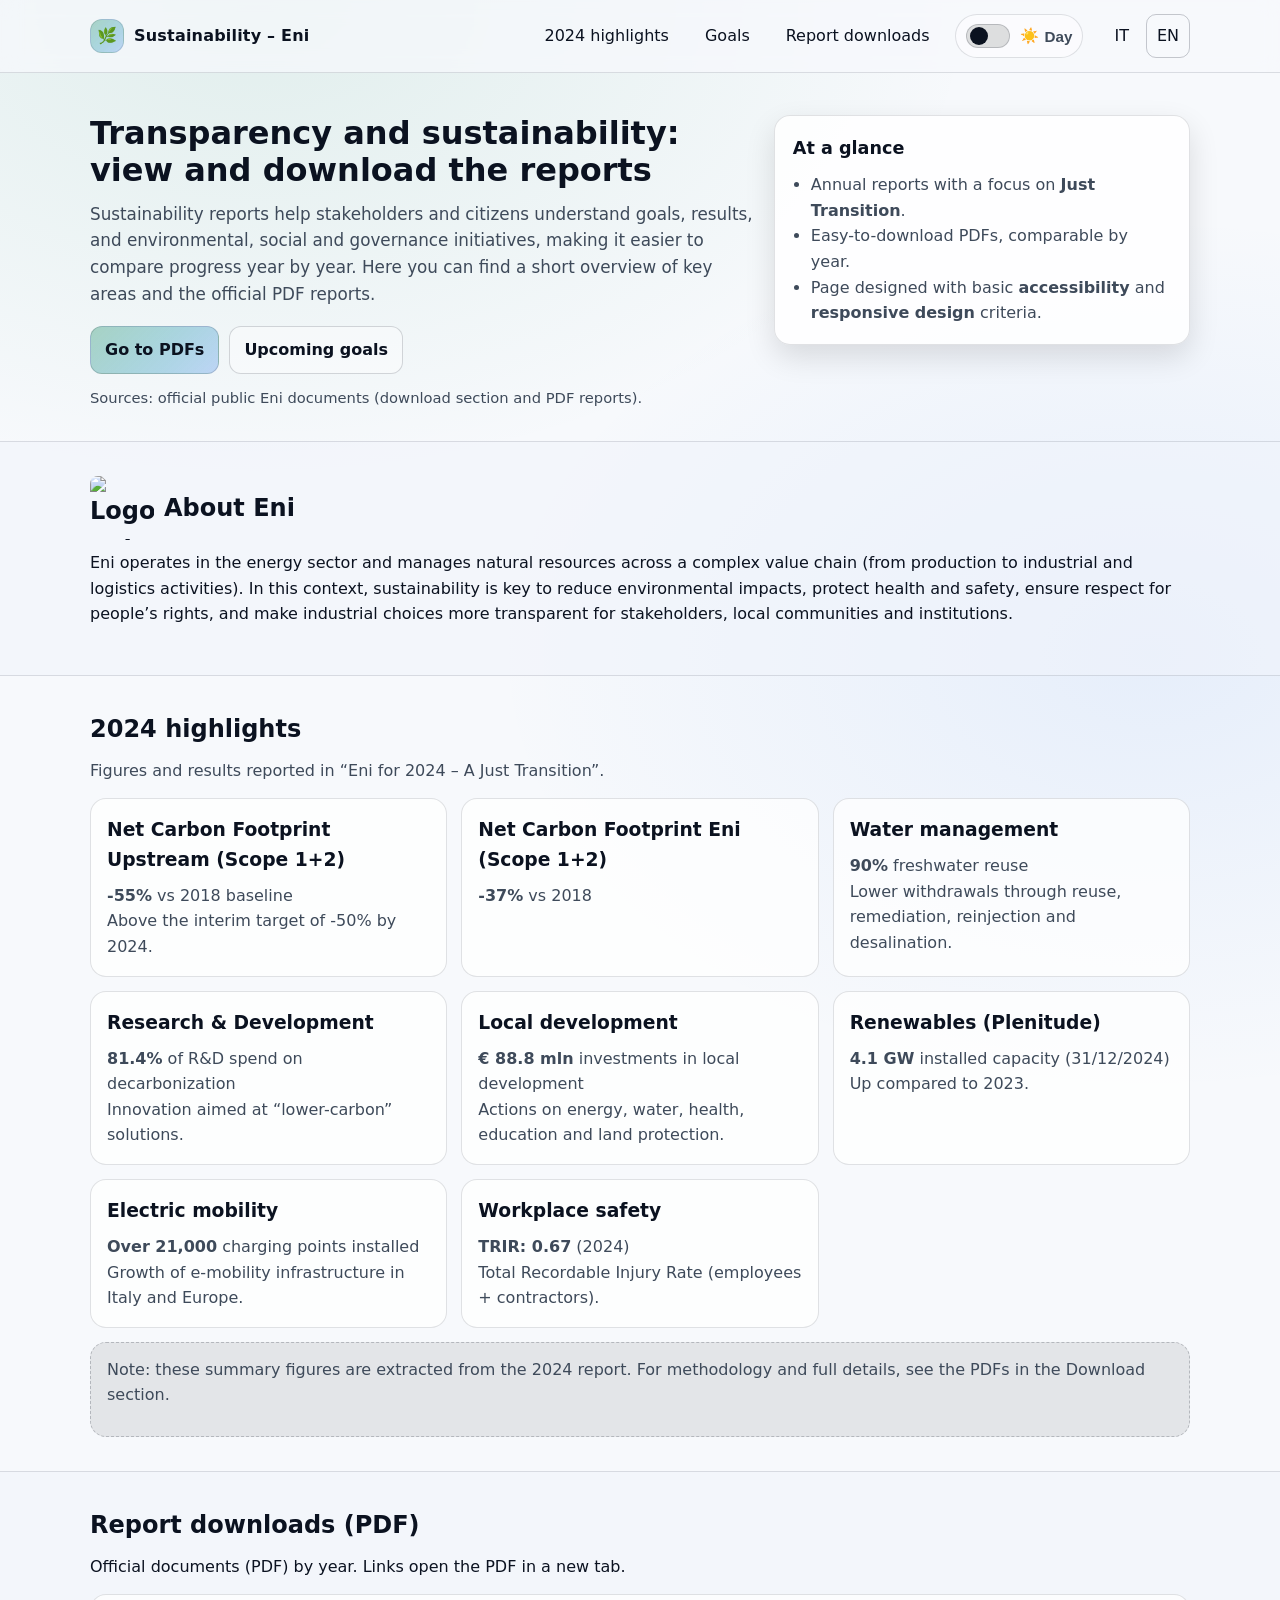
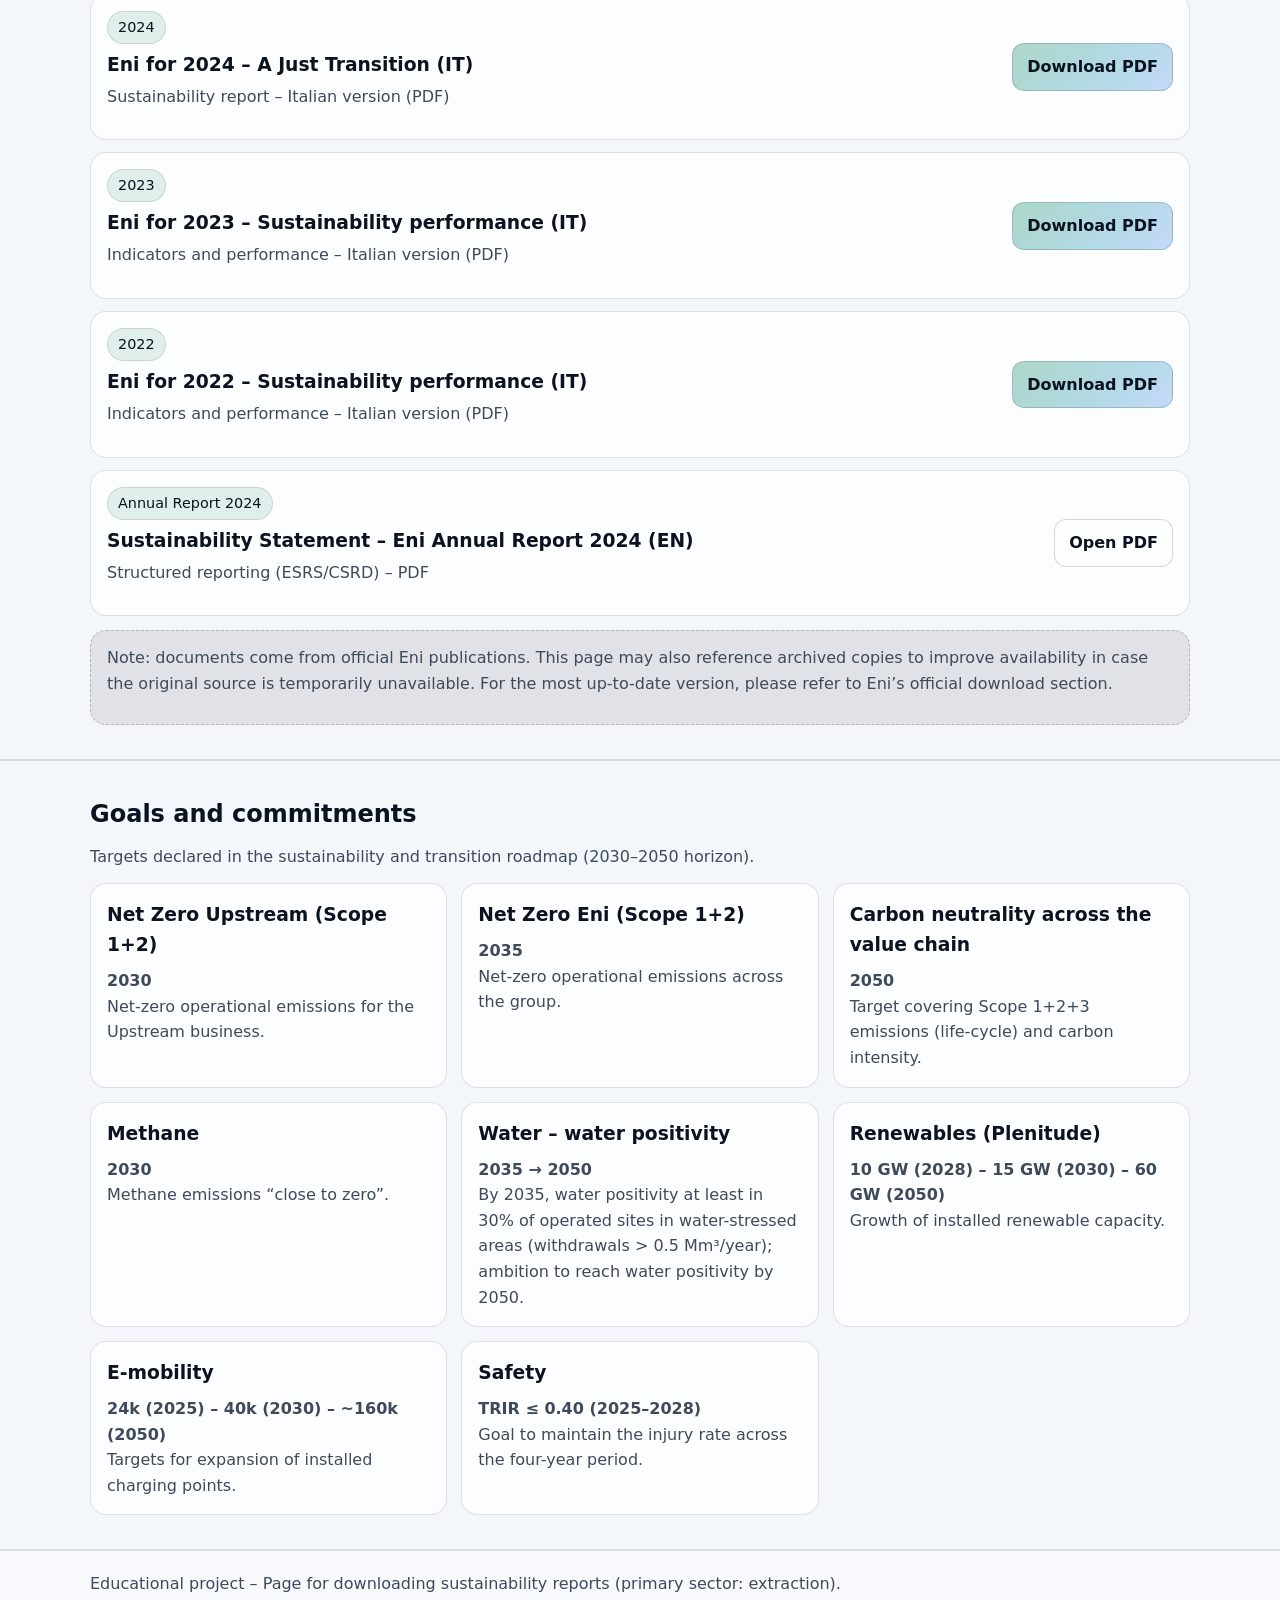
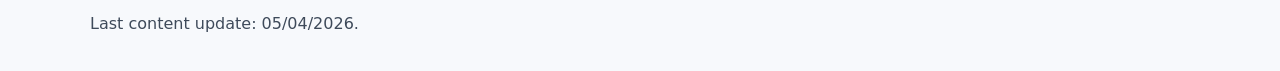
==== commit 0c885996: "Update en.html" ====
--- a/en.html
+++ b/en.html
@@ -89,7 +89,7 @@
     <section id="contesto" class="section section--alt">
       <div class="container">
         <h2 class="section-title">
-          <img class="eni-logo" src="https://sareport.blob.core.windows.net/reports/eni-logo.png" alt="Logo Eni" width="68" height="68" />
+          <img class="eni-logo" src="https://sareport.blob.core.windows.net/reports/eni-logo.png" alt="Logo Eni" width="64" height="64" />
           <span>About Eni</span>
         </h2>
         <p>
--- a/styles.css
+++ b/styles.css
@@ -191,8 +191,8 @@
 
 .eni-logo{
   display: inline-block;
-  width: 36px;
-  height: 36px;
+  width: 64px;
+  height: 64px;
   object-fit: contain;
   border-radius: 8px; /* opzionale */
 }
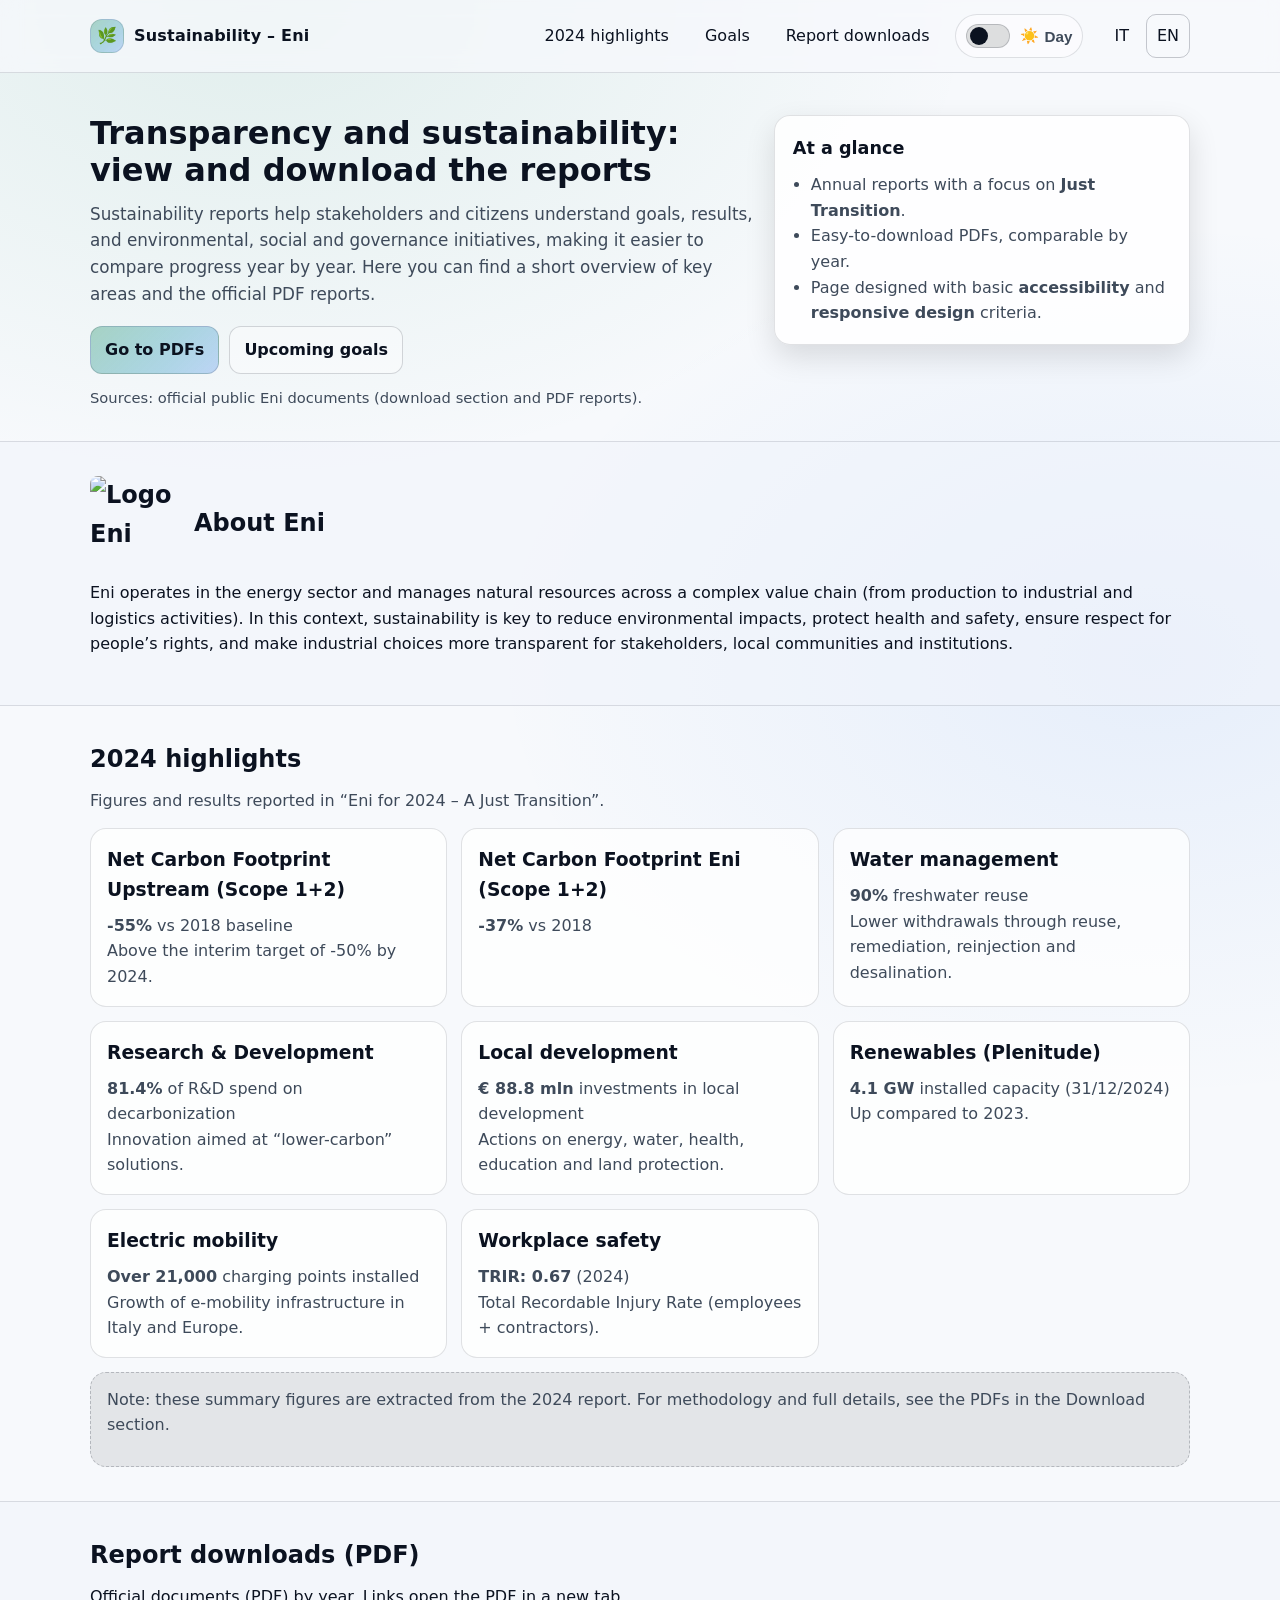
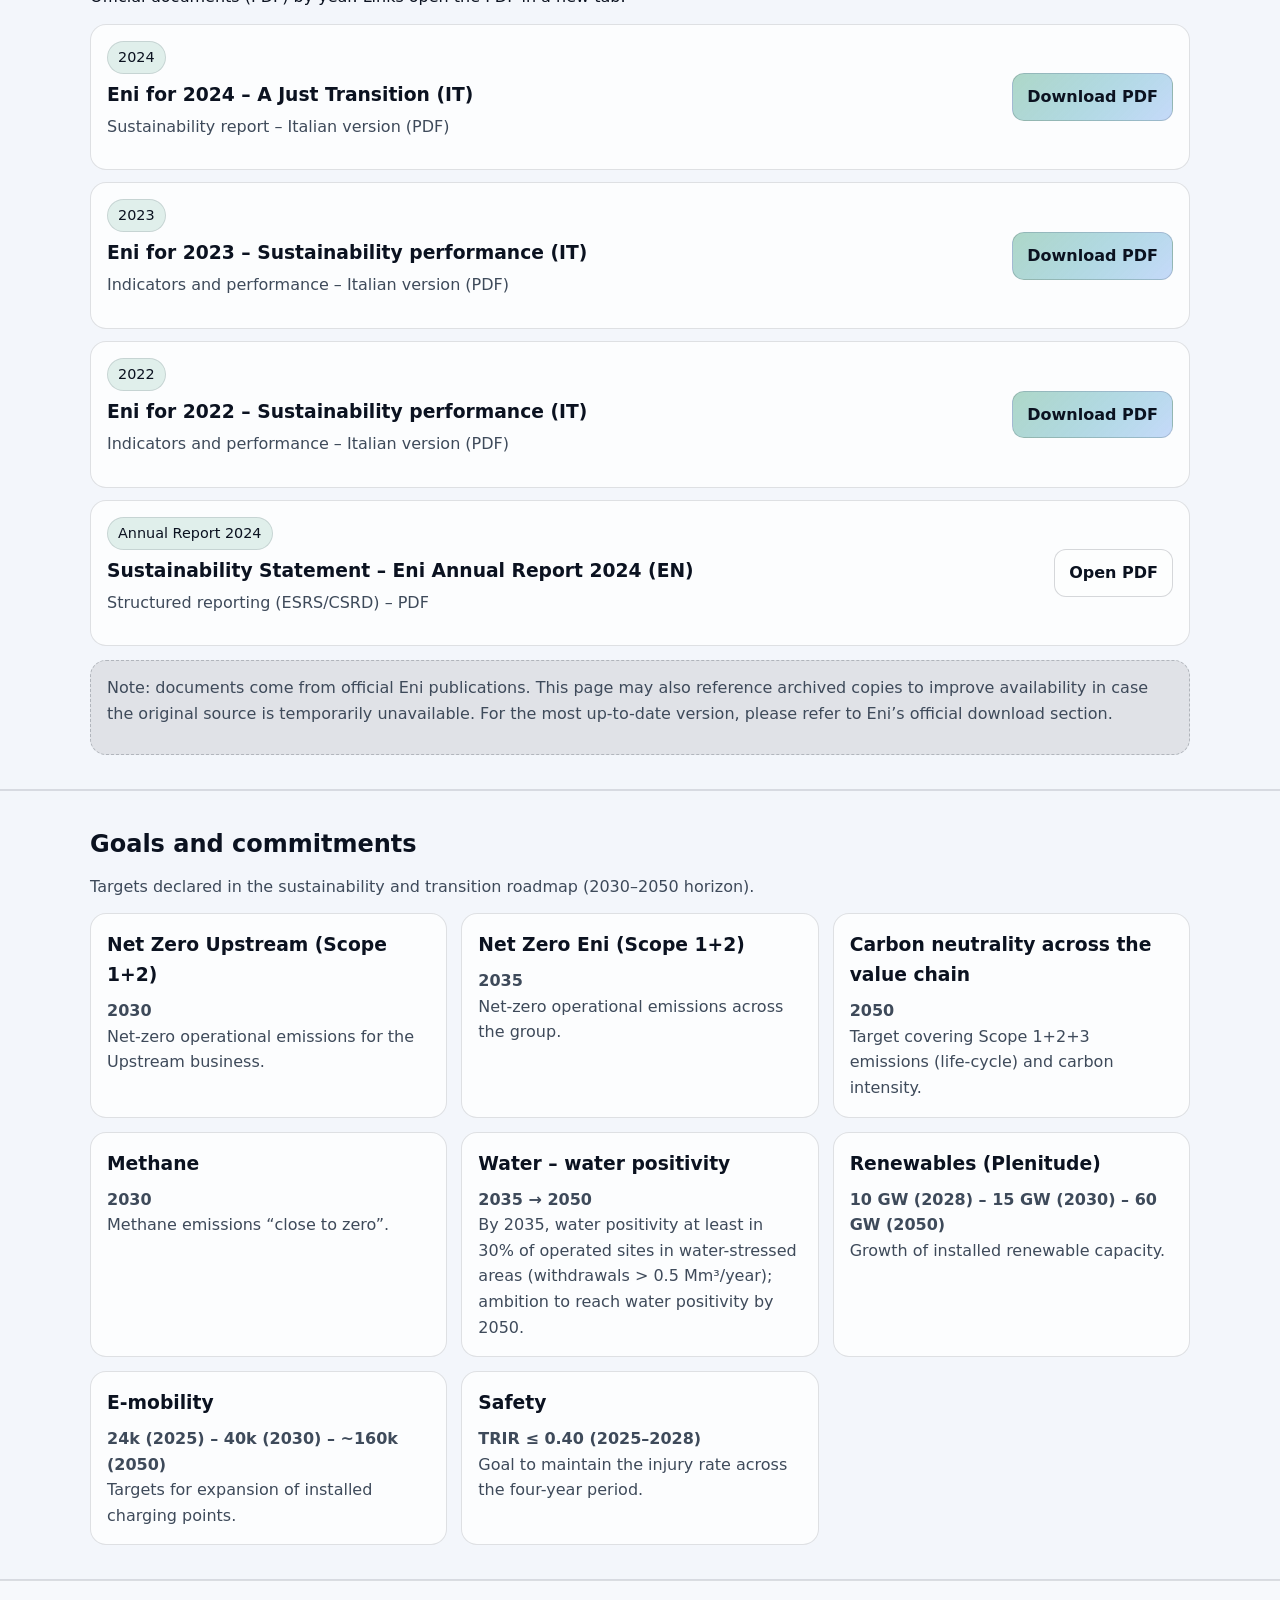
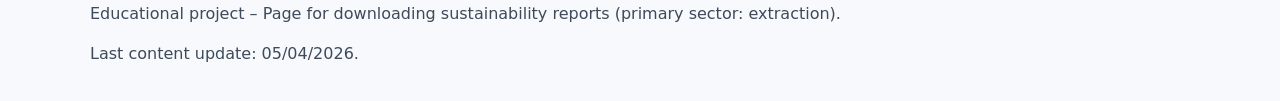
==== commit 23d030dc: "Update en.html" ====
--- a/en.html
+++ b/en.html
@@ -89,7 +89,7 @@
     <section id="contesto" class="section section--alt">
       <div class="container">
         <h2 class="section-title">
-          <img class="eni-logo" src="https://sareport.blob.core.windows.net/reports/eni-logo.png" alt="Logo Eni" width="64" height="64" />
+          <img class="eni-logo" src="https://sareport.blob.core.windows.net/reports/eni-logo.png" alt="Logo Eni" width="94" height="94" />
           <span>About Eni</span>
         </h2>
         <p>
--- a/styles.css
+++ b/styles.css
@@ -191,8 +191,8 @@
 
 .eni-logo{
   display: inline-block;
-  width: 64px;
-  height: 64px;
+  width: 94px;
+  height: 94px;
   object-fit: contain;
   border-radius: 8px; /* opzionale */
 }
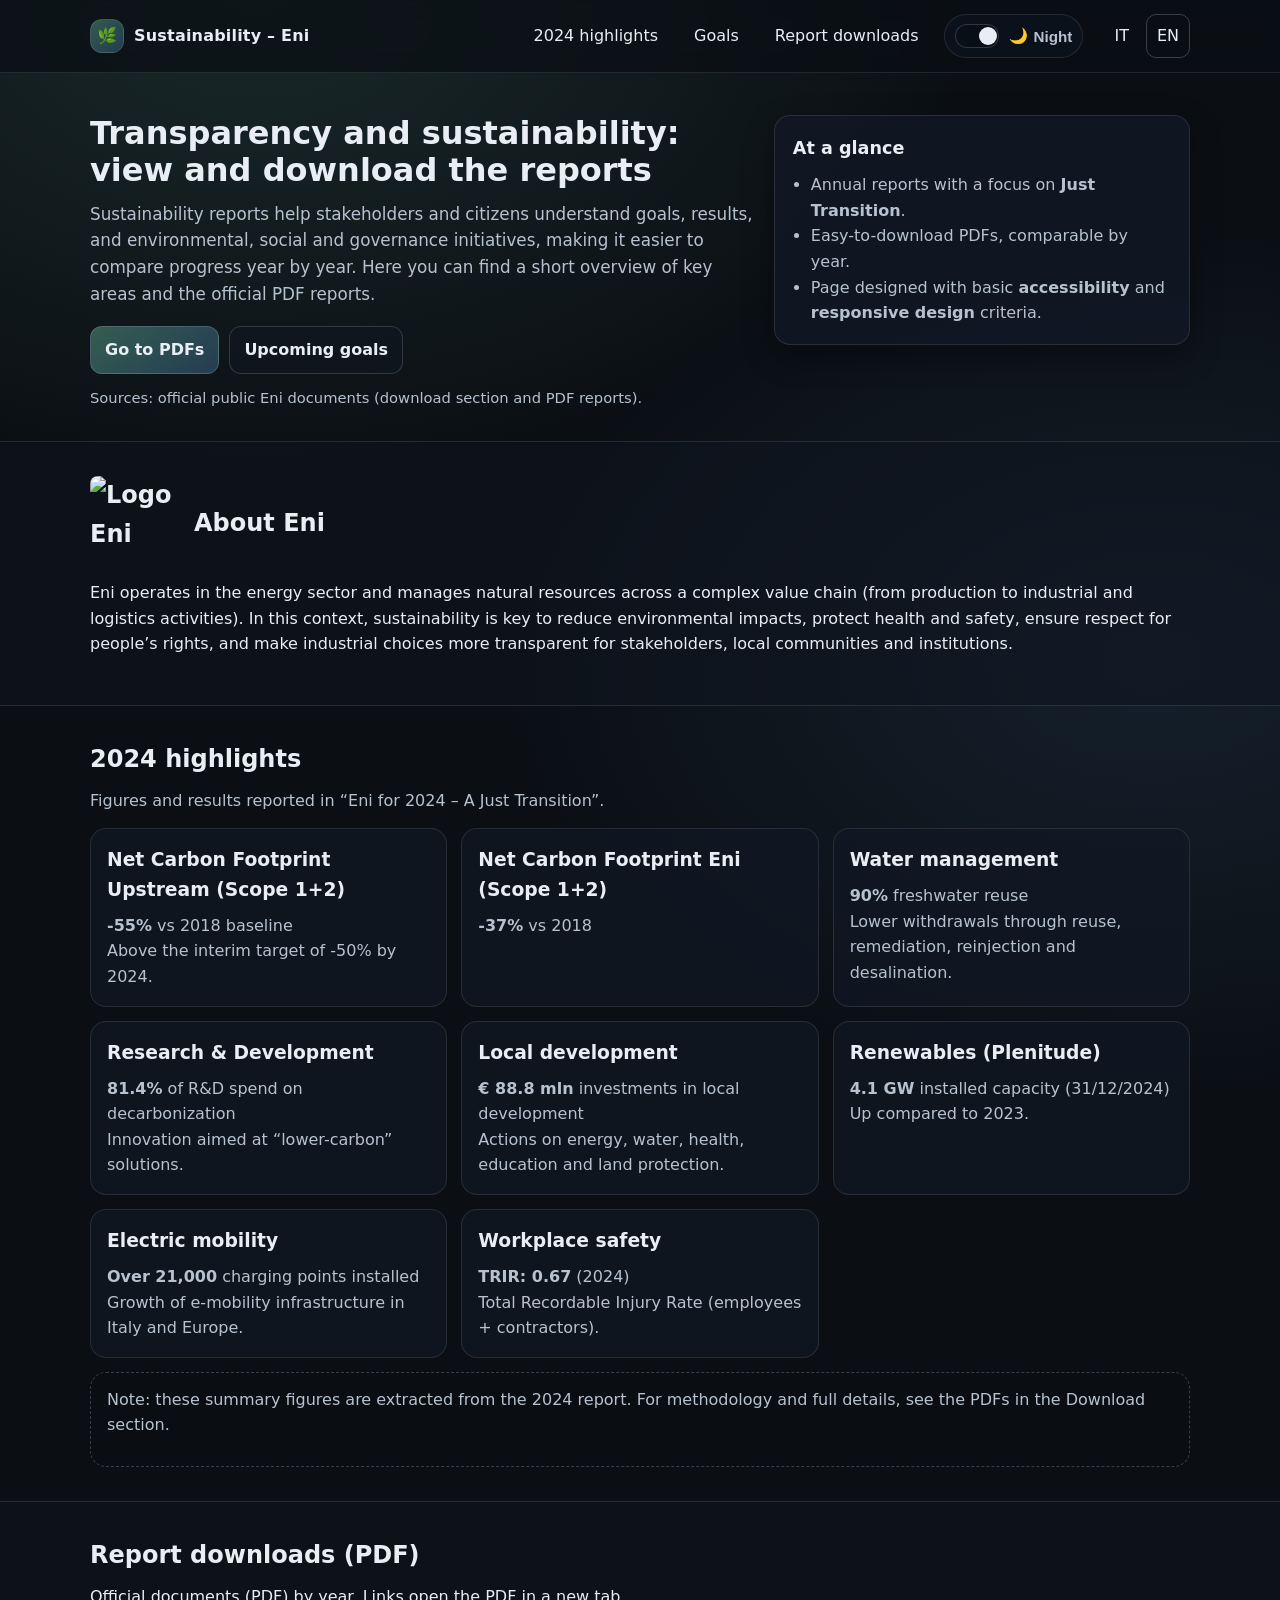
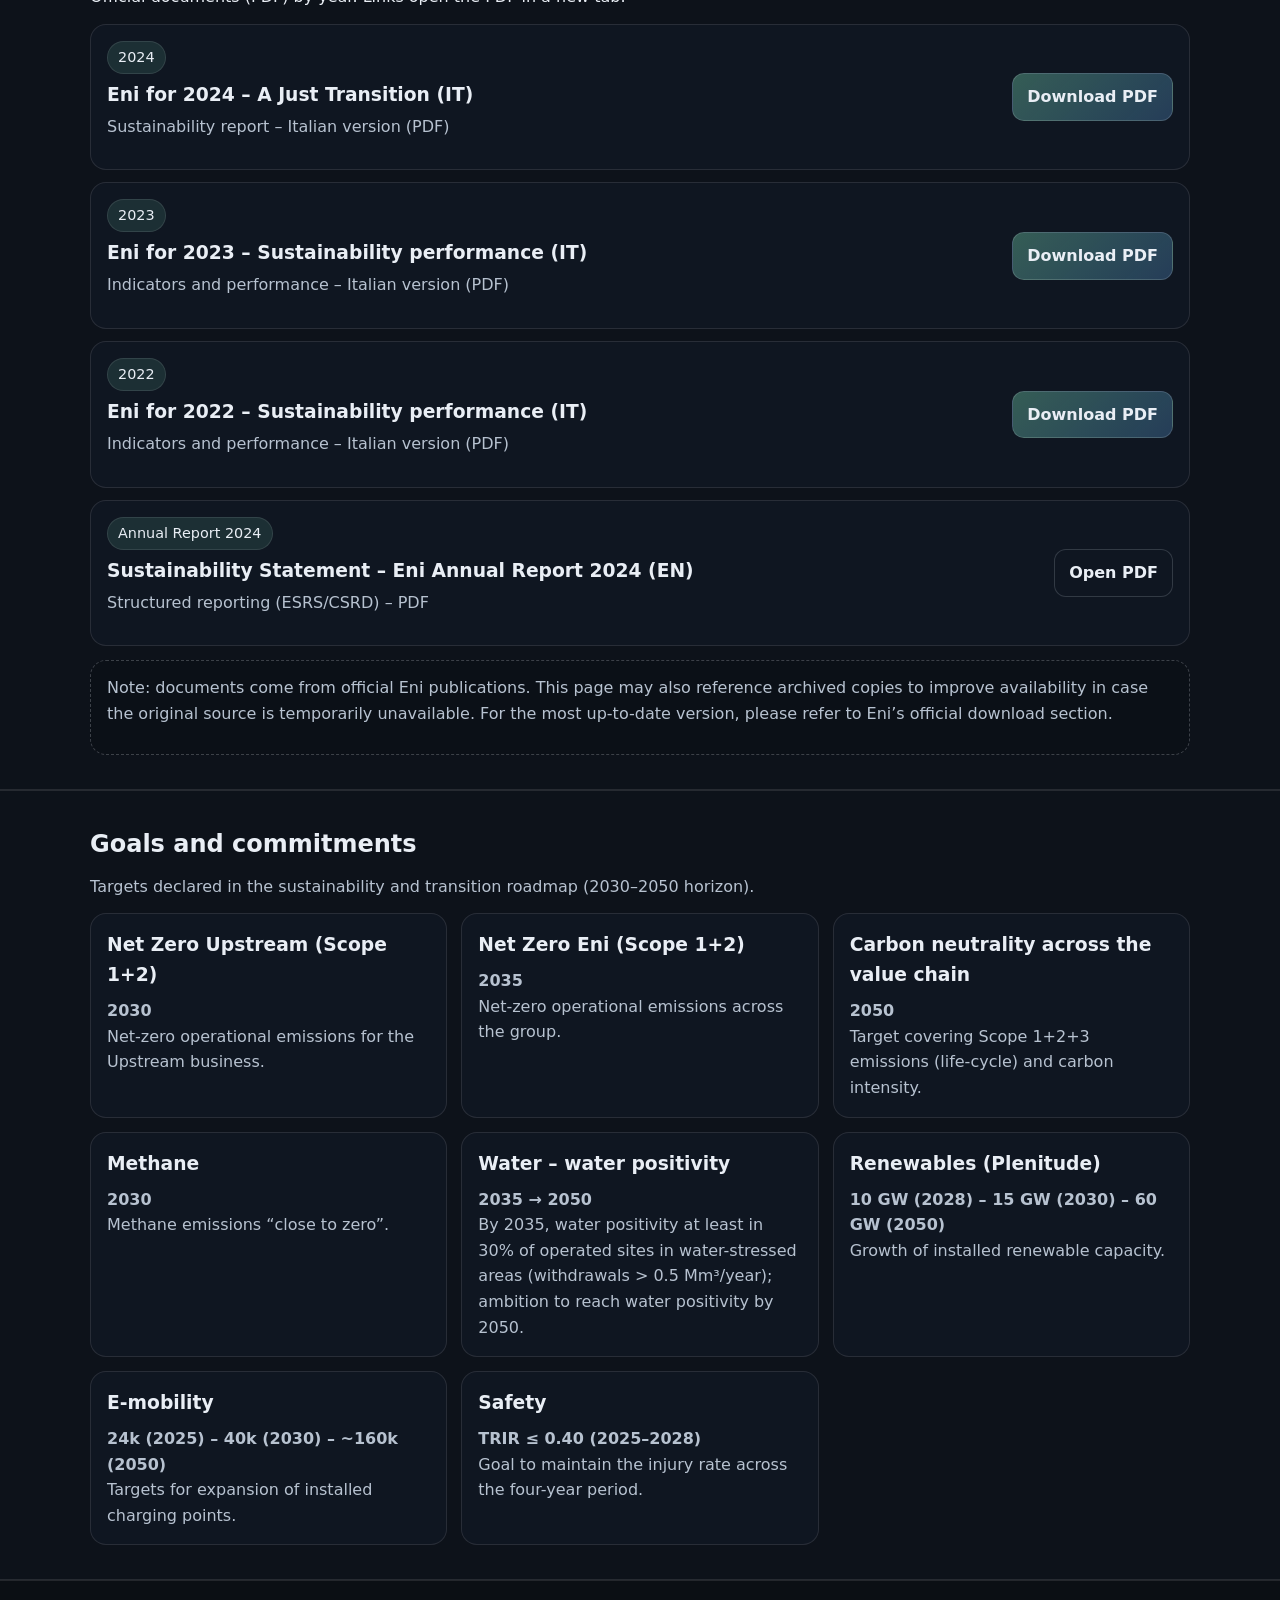
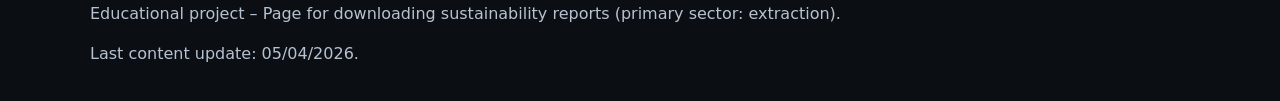
==== commit f7e6b6ba: "Update en.html" ====
--- a/en.html
+++ b/en.html
@@ -350,7 +350,7 @@
       }
 
       const saved = localStorage.getItem(STORAGE_KEY);
-      const initial = saved ? saved : (prefersDark() ? "dark" : "light");
+      const initial = saved ? saved : "dark";   // default scuro, cambiabile tramite pulsante
       apply(initial);
 
       if (btn) {
